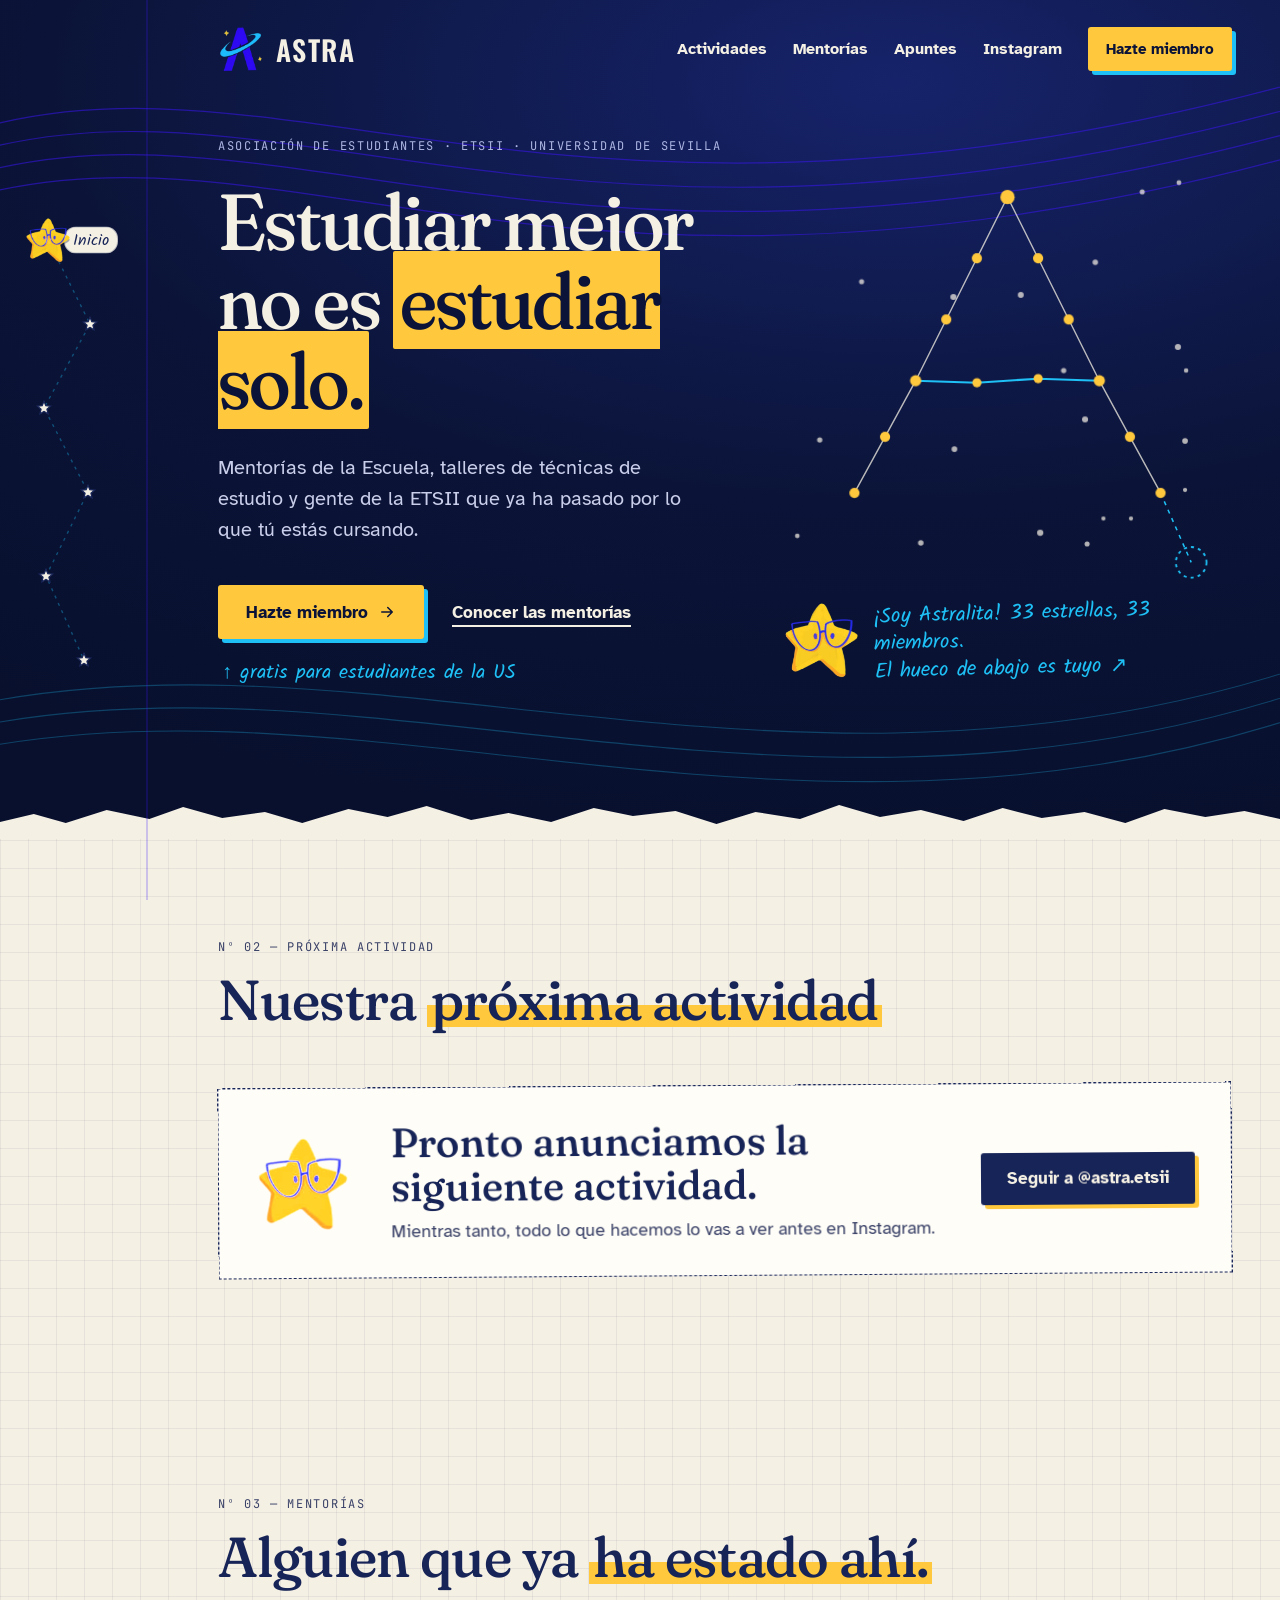
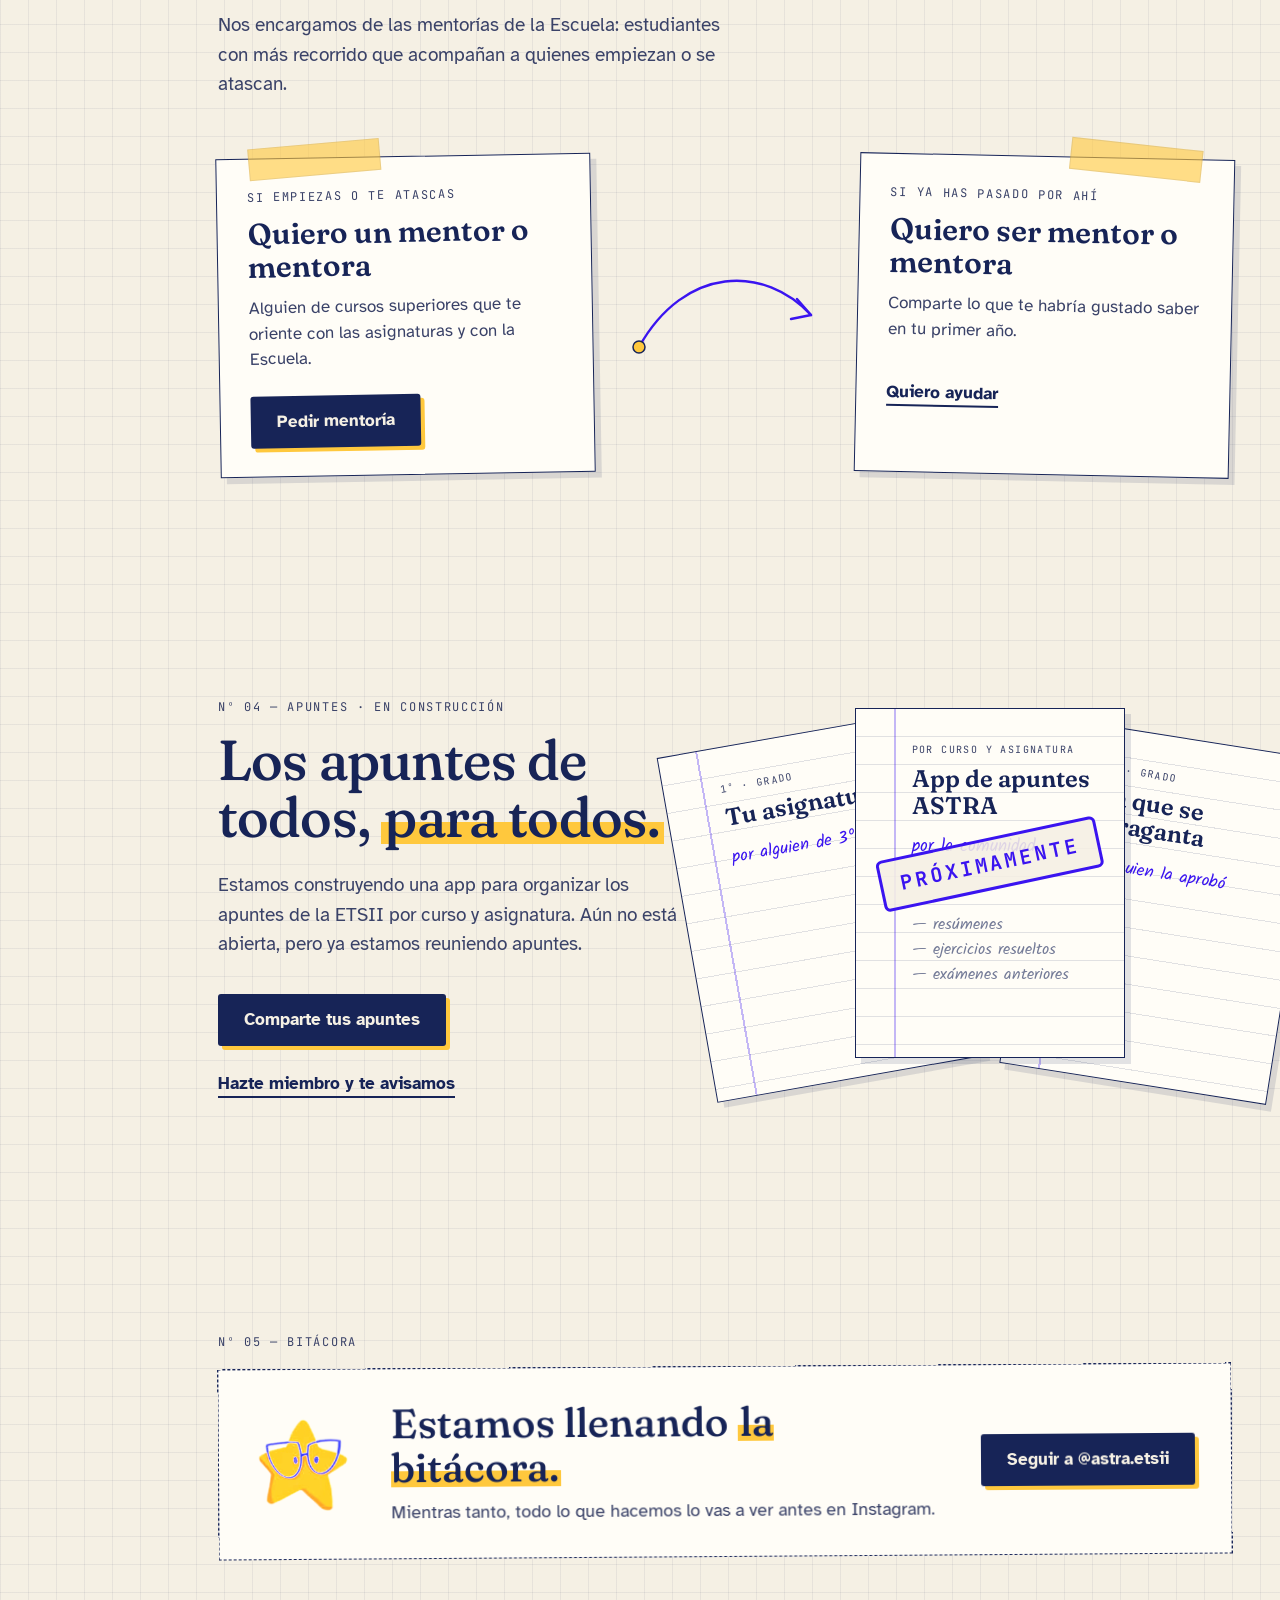
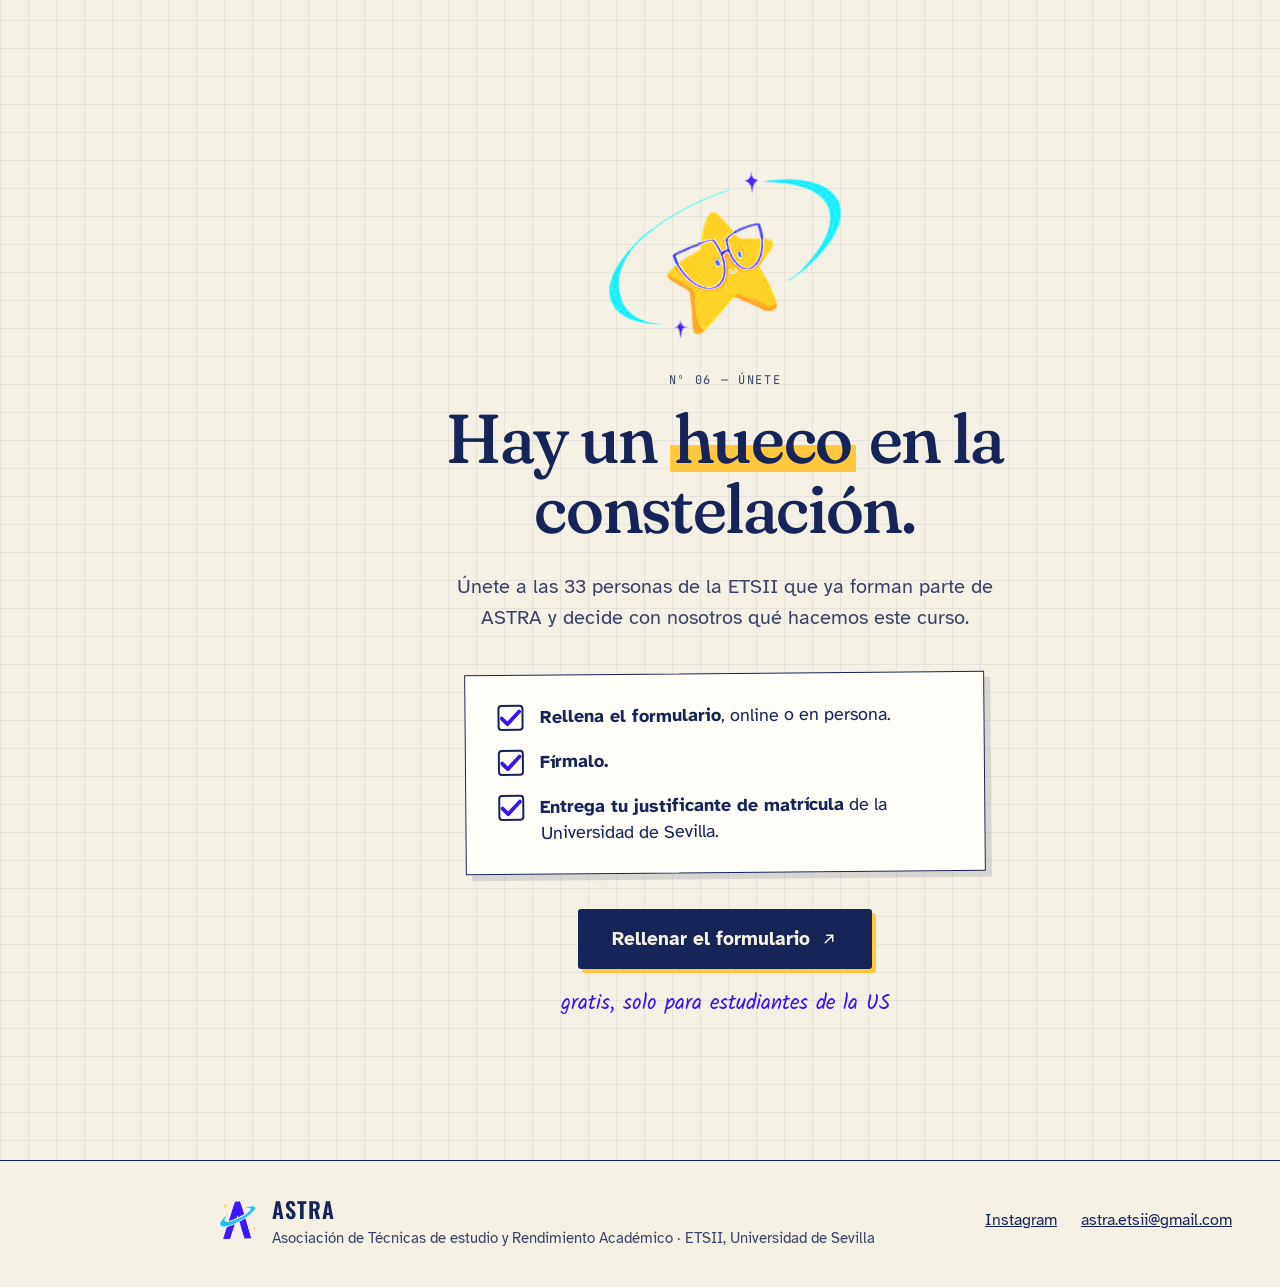
==== index.html @ 09307b36 "Web de ASTRA: portada Cuaderno de observación Co-Authored-By: Claude Sonnet 5.5 <noreply@anthropic.c" ====
<!doctype html>
<html lang="es">
<head>
<meta charset="utf-8">
<meta name="viewport" content="width=device-width, initial-scale=1">
<title>ASTRA — Estudiar mejor no es estudiar solo</title>
<meta name="description" content="ASTRA, Asociación de Técnicas de estudio y Rendimiento Académico de la ETSII (Universidad de Sevilla): mentorías, talleres y apuntes hechos por estudiantes.">
<meta name="theme-color" content="#0B1438">

<meta property="og:type" content="website">
<meta property="og:locale" content="es_ES">
<meta property="og:site_name" content="ASTRA">
<meta property="og:title" content="ASTRA — Estudiar mejor no es estudiar solo">
<meta property="og:description" content="Mentorías de la Escuela, talleres de técnicas de estudio y gente de la ETSII que ya ha pasado por lo que tú estás cursando.">
<meta property="og:url" content="https://nadinerosita.github.io/ASTRAweb/">
<meta property="og:image" content="https://nadinerosita.github.io/ASTRAweb/assets/img/mascota-orbita.png">
<meta name="twitter:card" content="summary">
<meta name="twitter:title" content="ASTRA — Estudiar mejor no es estudiar solo">
<meta name="twitter:description" content="Mentorías de la Escuela, talleres de técnicas de estudio y gente de la ETSII que ya ha pasado por lo que tú estás cursando.">
<meta name="twitter:image" content="https://nadinerosita.github.io/ASTRAweb/assets/img/mascota-orbita.png">

<link rel="icon" type="image/png" sizes="64x64" href="favicon.png">
<link rel="apple-touch-icon" sizes="180x180" href="apple-touch-icon.png">

<link rel="preconnect" href="https://fonts.googleapis.com">
<link rel="preconnect" href="https://fonts.gstatic.com" crossorigin>
<link rel="stylesheet" href="https://fonts.googleapis.com/css2?family=Atkinson+Hyperlegible:ital,wght@0,400;0,700;1,400&amp;family=Fraunces:ital,opsz,wght,SOFT,WONK@0,9..144,300..800,0..100,0..1;1,9..144,300..800,0..100,0..1&amp;family=JetBrains+Mono:wght@400;600;700&amp;family=Kalam:wght@400;700&amp;family=Oswald:wght@600&amp;display=swap">
<link rel="stylesheet" href="css/styles.css">
<noscript><style>
.hl, .hld { background-size: 100% 100%; } .hld { color: #0B1438; }
.st { opacity: 1; } .astro, .tick, .mline path { stroke-dashoffset: 0; } .mline .dot { opacity: 1; }
.sheets .s1 { transform: translate(-170px, 18px) rotate(-10deg); } .sheets .s3 { transform: translate(170px, 22px) rotate(9deg); }
.stamp { opacity: 1; transform: translate(-50%, -50%) rotate(-12deg); }
</style></noscript>
<script src="js/main.js" defer></script>
</head>
<body>
<div class="paper">

<div class="topbar" id="topbar" aria-hidden="true"></div>
<div class="margin-line" aria-hidden="true"></div>

<!-- Índice lateral: seis estrellas en zigzag -->
<nav class="rail" aria-label="Progreso de la página">
<svg class="rail-lines" width="124" height="460" viewBox="0 0 124 460" aria-hidden="true">
<polyline points="30,20 72,104 26,188 70,272 28,356 66,440" fill="none" stroke="#1EC0F5" stroke-opacity="0.35" stroke-width="1.4" stroke-dasharray="3 5"></polyline>
<polyline id="rail-progress" points="30,20 72,104 26,188 70,272 28,356 66,440" fill="none" stroke="#1EC0F5" stroke-width="2.2" pathLength="1" stroke-dasharray="1" stroke-dashoffset="1"></polyline>
</svg>
<a href="#inicio" class="rail-star now" style="left: 30px; top: 20px"><svg viewBox="0 0 20 20" aria-hidden="true"><path class="core" d="M10 1.5l2.3 5.6 6 .5-4.6 3.9 1.4 5.9L10 14.3 4.9 17.4l1.4-5.9L1.7 7.6l6-.5z"></path></svg><span class="rail-label">Inicio</span></a>
<a href="#proxima" class="rail-star" style="left: 72px; top: 104px"><svg viewBox="0 0 20 20" aria-hidden="true"><path class="core" d="M10 1.5l2.3 5.6 6 .5-4.6 3.9 1.4 5.9L10 14.3 4.9 17.4l1.4-5.9L1.7 7.6l6-.5z"></path></svg><span class="rail-label" id="rail-label-proxima">Asamblea</span></a>
<a href="#mentorias" class="rail-star" style="left: 26px; top: 188px"><svg viewBox="0 0 20 20" aria-hidden="true"><path class="core" d="M10 1.5l2.3 5.6 6 .5-4.6 3.9 1.4 5.9L10 14.3 4.9 17.4l1.4-5.9L1.7 7.6l6-.5z"></path></svg><span class="rail-label">Mentorías</span></a>
<a href="#apuntes" class="rail-star" style="left: 70px; top: 272px"><svg viewBox="0 0 20 20" aria-hidden="true"><path class="core" d="M10 1.5l2.3 5.6 6 .5-4.6 3.9 1.4 5.9L10 14.3 4.9 17.4l1.4-5.9L1.7 7.6l6-.5z"></path></svg><span class="rail-label">Apuntes</span></a>
<a href="#bitacora" class="rail-star" style="left: 28px; top: 356px"><svg viewBox="0 0 20 20" aria-hidden="true"><path class="core" d="M10 1.5l2.3 5.6 6 .5-4.6 3.9 1.4 5.9L10 14.3 4.9 17.4l1.4-5.9L1.7 7.6l6-.5z"></path></svg><span class="rail-label">Bitácora</span></a>
<a href="#unete" class="rail-star" style="left: 66px; top: 440px"><svg viewBox="0 0 20 20" aria-hidden="true"><path class="core" d="M10 1.5l2.3 5.6 6 .5-4.6 3.9 1.4 5.9L10 14.3 4.9 17.4l1.4-5.9L1.7 7.6l6-.5z"></path></svg><span class="rail-label">Únete</span></a>
<div class="rail-guide" id="rail-guide" style="left: 30px; top: 20px"><img src="assets/img/mascota.png" alt="" width="283" height="287"></div>
</nav>

<main>
<div class="night">
<svg class="waves" viewBox="0 0 1440 760" preserveAspectRatio="none" aria-hidden="true">
<g fill="none" stroke="#3A14F0" stroke-width="1.1" stroke-opacity=".55">
<path d="M-40 120 C 320 30, 640 260, 1480 70"></path>
<path d="M-40 140 C 320 52, 640 282, 1480 92" style="animation-delay: -2s"></path>
<path d="M-40 160 C 320 74, 640 304, 1480 114" style="animation-delay: -4s"></path>
<path d="M-40 180 C 320 96, 640 326, 1480 136" style="animation-delay: -6s"></path>
</g>
<g fill="none" stroke="#1EC0F5" stroke-width="1" stroke-opacity=".28">
<path d="M-40 640 C 420 560, 900 760, 1480 600"></path>
<path d="M-40 660 C 420 582, 900 782, 1480 622" style="animation-delay: -3s"></path>
<path d="M-40 680 C 420 604, 900 804, 1480 644" style="animation-delay: -5s"></path>
</g>
</svg>

<header class="wrap site-header">
<a href="#inicio" class="logo-link"><img src="assets/img/logo-a.png" alt="" width="46" height="46"><span class="brand">ASTRA</span></a>
<nav class="main-nav" aria-label="Principal">
<a href="#proxima">Actividades</a>
<a href="#mentorias">Mentorías</a>
<a href="#apuntes">Apuntes</a>
<a href="https://www.instagram.com/astra.etsii" data-instagram>Instagram</a>
<a href="#unete" class="btn-sun btn-sm">Hazte miembro</a>
</nav>
</header>

<section id="inicio" class="wrap hero" aria-labelledby="titular-inicio">
<div class="hero-grid">
<div class="hero-text">
<p class="mono">Asociación de estudiantes · ETSII · Universidad de Sevilla</p>
<h1 class="serif" id="titular-inicio">Estudiar mejor no es <span class="hld" id="hero-hl">estudiar solo.</span></h1>
<p class="hero-lede">Mentorías de la Escuela, talleres de técnicas de estudio y gente de la ETSII que ya ha pasado por lo que tú estás cursando.</p>
<div class="actions">
<a href="#unete" class="btn-sun" id="cta-hero">Hazte miembro
<svg width="18" height="18" viewBox="0 0 24 24" fill="none" stroke="currentColor" stroke-width="2" stroke-linecap="round" stroke-linejoin="round" aria-hidden="true"><path d="M5 12h14M13 6l6 6-6 6"></path></svg></a>
<a href="#mentorias" class="btn-line">Conocer las mentorías</a>
</div>
<p class="hand note">↑ gratis para estudiantes de la US</p>
</div>

<figure class="hero-figure">
<svg class="constellation" id="constelacion" viewBox="0 0 440 440" role="img" aria-label="Constelación de 33 estrellas, una por cada miembro de ASTRA, con forma de A, y un hueco libre al final">
<path class="astro" pathLength="1" d="M70 340 L100 285 L130 230 L160 170 L190 110 L220 50 L250 110 L280 170 L310 230 L340 285 L370 340" fill="none" stroke="#F5F0E4" stroke-opacity=".75" stroke-width="1.4"></path>
<path class="astro astro-bar" pathLength="1" d="M130 230 L190 232 L250 228 L310 230" fill="none" stroke="#1EC0F5" stroke-width="2"></path>
<path d="M370 340 L400 408" fill="none" stroke="#1EC0F5" stroke-width="1.5" stroke-dasharray="4 5"></path>
<g id="estrellas"></g>
<circle class="slotfill" id="slotfill" cx="400" cy="408" r="9"></circle>
<circle class="slot" id="slot" cx="400" cy="408" r="15" fill="none" stroke="#1EC0F5" stroke-width="1.8" stroke-dasharray="3 4"></circle>
</svg>
<figcaption>
<img class="bob" src="assets/img/mascota.png" alt="Astralita, la mascota de ASTRA" width="283" height="287">
<span class="hand">¡Soy Astralita! <span data-miembros>33</span> estrellas, <span data-miembros>33</span> miembros.<br>El hueco de abajo es tuyo ↗</span>
</figcaption>
</figure>
</div>
</section>

<svg class="torn" viewBox="0 0 1440 48" preserveAspectRatio="none" aria-hidden="true">
<path d="M0 48 L0 30 L38 22 L74 31 L120 18 L168 27 L206 15 L250 26 L298 20 L340 31 L392 17 L436 25 L480 14 L530 28 L572 21 L620 30 L668 16 L712 24 L760 19 L806 32 L850 20 L900 27 L944 13 L990 25 L1036 18 L1084 29 L1128 16 L1172 26 L1220 20 L1266 31 L1310 17 L1356 25 L1400 19 L1440 27 L1440 48 Z" fill="#F5F0E4"></path>
</svg>
</div>

<!-- Próxima actividad -->
<section id="proxima" class="wrap section" aria-labelledby="titular-proxima">
<p class="mono eyebrow">Nº 02 — Próxima actividad</p>
<h2 class="serif h2" id="titular-proxima" style="margin-bottom: 56px" data-titulo-defecto="Asamblea General de Inicio de Curso">Empezamos el curso <span class="hl">en asamblea</span></h2>

<div class="ticket" id="ticket">
<span class="tape"></span>
<span class="tape"></span>
<div class="ticket-grid">
<div class="ticket-date">
<p class="serif ticket-day" id="act-dia">20</p>
<p class="mono" id="act-fecha">Nov · 12:30</p>
</div>
<div class="ticket-body">
<h3 class="serif" id="act-titulo">Asamblea General de Inicio de Curso</h3>
<p class="ticket-desc" id="act-desc">Presentamos el plan de ASTRA para este curso y decidimos juntos qué hacemos. Trae tus ideas.</p>
<p class="mono ticket-place"><span id="act-lugar">Lugar · Aula A2.11, ETSII</span><span id="act-abierta">&#160;·&#160; Abierta a todo el mundo, seas o no de ASTRA</span></p>
<div class="actions">
<a href="https://calendar.google.com/calendar/render?action=TEMPLATE&amp;text=Asamblea%20General%20de%20Inicio%20de%20Curso%20%C2%B7%20ASTRA&amp;dates=20261120T113000Z/20261120T123000Z&amp;location=Aula%20A2.11%2C%20ETSII%2C%20Universidad%20de%20Sevilla" class="btn-ink" id="act-cal">
<svg width="18" height="18" viewBox="0 0 24 24" fill="none" stroke="currentColor" stroke-width="2" stroke-linecap="round" stroke-linejoin="round" aria-hidden="true"><rect x="3" y="5" width="18" height="16" rx="2"></rect><path d="M3 10h18M8 3v4M16 3v4M12 13v5M9.5 15.5h5"></path></svg>
Añadir a mi calendario</a>
<a href="#unete" class="btn-line">Y si te gusta, hazte miembro</a>
</div>
</div>
</div>
<p class="hand countdown" id="act-cuenta">faltan 10 días ✎</p>
</div>

<div class="empty-card" id="proxima-vacia" hidden>
<img class="bob" src="assets/img/mascota.png" alt="" width="283" height="287" loading="lazy">
<div class="empty-card-body">
<h3 class="serif">Pronto anunciamos la siguiente actividad.</h3>
<p>Mientras tanto, todo lo que hacemos lo vas a ver antes en Instagram.</p>
</div>
<a href="https://www.instagram.com/astra.etsii" class="btn-ink" data-instagram>Seguir a @astra.etsii</a>
</div>
</section>

<!-- Mentorías -->
<section id="mentorias" class="wrap section mentor" aria-labelledby="titular-mentorias">
<p class="mono eyebrow">Nº 03 — Mentorías</p>
<h2 class="serif h2" id="titular-mentorias">Alguien que ya <span class="hl">ha estado ahí.</span></h2>
<p class="lede">Nos encargamos de las mentorías de la Escuela: estudiantes con más recorrido que acompañan a quienes empiezan o se atascan.</p>
<div class="mentor-row">
<div class="icard">
<span class="tape"></span>
<p class="mono">Si empiezas o te atascas</p>
<h3 class="serif">Quiero un mentor o mentora</h3>
<p>Alguien de cursos superiores que te oriente con las asignaturas y con la Escuela.</p>
<a href="mailto:astra.etsii@gmail.com?subject=Quiero%20un%20mentor%20o%20mentora" class="btn-ink" id="mentor-pedir">Pedir mentoría</a>
</div>
<svg class="mline" viewBox="0 0 200 120" aria-hidden="true">
<path d="M14 92 C 60 10, 140 10, 186 60" fill="none" stroke="#3A14F0" stroke-width="2.4" stroke-dasharray="1" pathLength="1" stroke-linecap="round"></path>
<path d="M172 44 L186 60 L166 64" fill="none" stroke="#3A14F0" stroke-width="2.4" stroke-linecap="round" stroke-linejoin="round" pathLength="1" stroke-dasharray="1"></path>
<circle class="dot" cx="14" cy="92" r="6" fill="#FFC83D" stroke="#172457" stroke-width="1.5"></circle>
</svg>
<div class="icard">
<span class="tape"></span>
<p class="mono">Si ya has pasado por ahí</p>
<h3 class="serif">Quiero ser mentor o mentora</h3>
<p>Comparte lo que te habría gustado saber en tu primer año.</p>
<a href="mailto:astra.etsii@gmail.com?subject=Quiero%20ser%20mentor%20o%20mentora" class="btn-line" id="mentor-ofrecer">Quiero ayudar</a>
</div>
</div>
</section>

<!-- Apuntes -->
<section id="apuntes" class="wrap section" aria-labelledby="titular-apuntes">
<div class="split">
<div class="split-text">
<p class="mono eyebrow" id="apuntes-etiqueta">Nº 04 — Apuntes · en construcción</p>
<h2 class="serif h2" id="titular-apuntes">Los apuntes de todos, <span class="hl">para todos.</span></h2>
<p class="lede" id="apuntes-lede">Estamos construyendo una app para organizar los apuntes de la ETSII por curso y asignatura. Aún no está abierta, pero ya estamos reuniendo apuntes.</p>
<div class="actions">
<a href="mailto:astra.etsii@gmail.com?subject=Quiero%20compartir%20mis%20apuntes" class="btn-ink" id="apuntes-primario">Comparte tus apuntes</a>
<a href="#unete" class="btn-line" id="apuntes-secundario">Hazte miembro y te avisamos</a>
</div>
</div>
<div class="split-art">
<div class="sheets" aria-hidden="true">
<div class="sheet s1"><p class="mono">1º · Grado</p><p class="serif">Tu asignatura</p><p class="hand">por alguien de 3º</p></div>
<div class="sheet s3"><p class="mono">2º · Grado</p><p class="serif">La que se atraganta</p><p class="hand">por quien la aprobó</p></div>
<div class="sheet s2"><p class="mono">Por curso y asignatura</p><p class="serif">App de apuntes ASTRA</p><p class="hand">por la comunidad</p><p class="hand list">— resúmenes<br>— ejercicios resueltos<br>— exámenes anteriores</p></div>
<span class="stamp" id="apuntes-sello">Próximamente</span>
</div>
</div>
</div>
</section>

<!-- Bitácora -->
<section id="bitacora" class="wrap section" aria-labelledby="titular-bitacora">
<p class="mono eyebrow">Nº 05 — Bitácora</p>
<div class="empty-card" id="bitacora-vacia">
<img class="bob" src="assets/img/mascota.png" alt="" width="283" height="287" loading="lazy">
<div class="empty-card-body">
<h2 class="serif" id="titular-bitacora">Estamos llenando <span class="hl">la bitácora.</span></h2>
<p>Mientras tanto, todo lo que hacemos lo vas a ver antes en Instagram.</p>
</div>
<a href="https://www.instagram.com/astra.etsii" class="btn-ink" data-instagram>Seguir a @astra.etsii</a>
</div>
<div id="bitacora-fotos" hidden>
<h2 class="serif h2 log-title" id="titular-bitacora-fotos">Lo que ya <span class="hl">hemos hecho</span></h2>
<div class="polaroids" id="bitacora-grid"></div>
<p class="log-more">Más en <a href="https://www.instagram.com/astra.etsii" class="link-min" data-instagram>@astra.etsii</a></p>
</div>
</section>

<!-- Únete -->
<section id="unete" class="wrap join" aria-labelledby="titular-unete">
<div class="join-inner">
<img class="bob join-mascot" src="assets/img/mascota-orbita.png" alt="Astralita, la mascota de ASTRA" width="475" height="346" loading="lazy">
<p class="mono">Nº 06 — Únete</p>
<h2 class="serif" id="titular-unete">Hay un <span class="hl">hueco</span> en la constelación.</h2>
<p class="join-lede">Únete a las <span data-miembros>33</span> personas de la ETSII que ya forman parte de ASTRA y decide con nosotros qué hacemos este curso.</p>
<ol id="pasos" class="steps">
<li><span class="box"><svg viewBox="0 0 24 24" aria-hidden="true"><path class="tick" pathLength="1" d="M5 12.5l4.5 4.5L19 7"></path></svg></span><span><b>Rellena el formulario</b>, online o en persona.</span></li>
<li><span class="box"><svg viewBox="0 0 24 24" aria-hidden="true"><path class="tick" pathLength="1" d="M5 12.5l4.5 4.5L19 7"></path></svg></span><span><b>Fírmalo.</b></span></li>
<li><span class="box"><svg viewBox="0 0 24 24" aria-hidden="true"><path class="tick" pathLength="1" d="M5 12.5l4.5 4.5L19 7"></path></svg></span><span><b>Entrega tu justificante de matrícula</b> de la Universidad de Sevilla.</span></li>
</ol>
<a href="https://forms.cloud.microsoft/Pages/ResponsePage.aspx?id=TmhK77WBHEmpjsezG-bEaWFeOwYvt0BBrL5kpqT_PyRUNDlWQlNWME44R1oxSkNFN0RUWEcxUkpFUy4u" class="btn-ink btn-lg" id="form-link" target="_blank" rel="noopener">Rellenar el formulario
<svg width="18" height="18" viewBox="0 0 24 24" fill="none" stroke="currentColor" stroke-width="2" stroke-linecap="round" stroke-linejoin="round" aria-hidden="true"><path d="M7 17L17 7M9 7h8v8"></path></svg></a>
<p class="hand note">gratis, solo para estudiantes de la US</p>
</div>
</section>
</main>

<footer class="site-footer">
<div class="wrap footer-inner">
<div class="footer-brand">
<img src="assets/img/logo-a.png" alt="" width="40" height="40" loading="lazy">
<div>
<p class="brand">ASTRA</p>
<p>Asociación de Técnicas de estudio y Rendimiento Académico · ETSII, Universidad de Sevilla</p>
</div>
</div>
<div class="footer-links">
<a href="https://www.instagram.com/astra.etsii" class="link-min" data-instagram>Instagram</a>
<a href="mailto:astra.etsii@gmail.com" class="link-min" data-email>astra.etsii@gmail.com</a>
</div>
</div>
</footer>

</div>
</body>
</html>
---- css/styles.css ----
/* ASTRA — portada "Cuaderno de observación"
   Fuente de verdad: referencia/portada-prototipo.dc.html */

:root { --marker: #FFC83D; }

html { scroll-behavior: smooth; scroll-padding-top: 24px; }
body { margin: 0; }
[hidden] { display: none !important; }
a { color: #172457; }
a:hover { color: #3A14F0; }
:focus-visible { outline: 3px solid #3A14F0; outline-offset: 3px; }
.night :focus-visible { outline-color: #FFC83D; }

/* ---------- Base ---------- */
.paper { background-color: #F5F0E4; background-image: linear-gradient(rgba(23,36,87,.065) 1px, transparent 1px), linear-gradient(90deg, rgba(23,36,87,.065) 1px, transparent 1px); background-size: 28px 28px; font-family: 'Atkinson Hyperlegible', system-ui, sans-serif; color: #172457; position: relative; overflow-x: hidden; min-height: 100vh; }
.night { position: relative; background: radial-gradient(120% 90% at 70% 10%, #16236A 0%, #0B1438 55%, #08102E 100%); color: #F5F0E4; overflow: hidden; }
.night a { color: #F5F0E4; }
.night a:hover { color: #FFC83D; }
.wrap { max-width: 1180px; margin: 0 auto 0 170px; padding: 0 48px; box-sizing: border-box; position: relative; }
.serif { font-family: 'Fraunces', Georgia, serif; font-variation-settings: "SOFT" 60, "WONK" 1; }
.brand { font-family: 'Oswald', 'Arial Narrow', sans-serif; font-weight: 600; letter-spacing: .05em; }
.mono { font-family: 'JetBrains Mono', ui-monospace, monospace; font-size: 12px; letter-spacing: .14em; text-transform: uppercase; color: #3A4268; }
.night .mono { color: #AEB6E3; }
.hand { font-family: 'Kalam', cursive; color: #3A14F0; }
.night .hand { color: #1EC0F5; }
.h2 { margin: 0; font-size: clamp(38px, 4.4vw, 62px); line-height: 1.02; font-weight: 500; letter-spacing: -.015em; }
.lede { margin: 26px 0 0; font-size: 19px; line-height: 1.55; color: #3A4268; max-width: 44ch; }
.eyebrow { margin: 0 0 16px; }
.section { padding-top: 100px; padding-bottom: 120px; z-index: 2; }

/* Marcador amarillo */
.hl { background-image: linear-gradient(transparent 58%, var(--marker) 58%, var(--marker) 90%, transparent 90%); background-repeat: no-repeat; background-size: 0% 100%; transition: background-size 1.1s cubic-bezier(.6,.05,.2,1) .15s; padding: 0 .06em; }
.hl.on { background-size: 100% 100%; }
.hld { background-image: linear-gradient(var(--marker), var(--marker)); background-repeat: no-repeat; background-position: 0 88%; background-size: 0% 16%; transition: background-size 1.1s cubic-bezier(.6,.05,.2,1) .2s, color .5s ease .6s; padding: 0 .08em; border-radius: 2px; }
.hld.on { background-size: 100% 100%; color: #0B1438; }

/* Botones */
.btn-ink { display: inline-flex; align-items: center; gap: 10px; min-height: 52px; padding: 0 26px; background: #172457; color: #F5F0E4; border-radius: 3px; text-decoration: none; font-weight: 700; font-size: 17px; box-shadow: 4px 4px 0 var(--marker); transition: transform .2s ease, box-shadow .2s ease; box-sizing: border-box; }
.btn-ink:hover, .btn-ink:focus-visible { color: #F5F0E4; transform: translate(-2px, -2px); box-shadow: 7px 7px 0 var(--marker); }
.btn-sun { display: inline-flex; align-items: center; gap: 10px; min-height: 54px; padding: 0 28px; background: var(--marker); border-radius: 3px; text-decoration: none; font-weight: 700; font-size: 17px; box-shadow: 4px 4px 0 #1EC0F5; transition: transform .2s ease, box-shadow .2s ease; box-sizing: border-box; }
.night .btn-sun, .night .btn-sun:hover { color: #0B1438; }
.btn-sun:hover, .btn-sun:focus-visible { transform: translate(-2px, -2px); box-shadow: 7px 7px 0 #1EC0F5; }
.btn-line { display: inline-flex; align-items: center; min-height: 52px; font-weight: 700; font-size: 17px; text-decoration: underline; text-decoration-thickness: 2px; text-underline-offset: 7px; }
.btn-sm { min-height: 44px; padding: 0 18px; font-size: 15px; }
.btn-lg { min-height: 60px; padding: 0 34px; font-size: 19px; margin-top: 36px; }
.link-min { min-height: 44px; display: inline-flex; align-items: center; }
.actions { display: flex; flex-wrap: wrap; align-items: center; gap: 12px 28px; }

/* ---------- Índice lateral y progreso ---------- */
.margin-line { position: fixed; top: 0; bottom: 0; left: 146px; width: 2px; background: rgba(58,20,240,.22); z-index: 1; pointer-events: none; }
.rail { position: fixed; left: 18px; top: 50%; transform: translateY(-50%); width: 124px; height: 460px; z-index: 5; }
.rail-lines { position: absolute; left: 0; top: 0; }
.rail-star { position: absolute; width: 44px; height: 44px; margin: -22px 0 0 -22px; display: flex; align-items: center; justify-content: center; text-decoration: none; }
.rail-star svg { width: 16px; height: 16px; }
.rail-star .core { fill: #F5F0E4; stroke: #172457; stroke-width: 1.6; transition: fill .35s ease; }
.rail-star.done .core { fill: #172457; stroke: #F5F0E4; }
.rail-label { position: absolute; left: 38px; top: 50%; transform: translateY(-50%); white-space: nowrap; font-family: 'Kalam', cursive; font-size: 16px; color: #172457; background: #F5F0E4; border: 1px solid rgba(23,36,87,.25); padding: 0 8px; border-radius: 12px; opacity: 0; transition: opacity .25s ease; }
.rail-star.now .rail-label, .rail-star:hover .rail-label, .rail-star:focus-visible .rail-label { opacity: 1; }
.rail-guide { position: absolute; width: 46px; height: 46px; margin: -23px 0 0 -23px; pointer-events: none; transition: left .8s cubic-bezier(.5,0,.2,1), top .8s cubic-bezier(.5,0,.2,1); filter: drop-shadow(0 2px 0 rgba(11,20,56,.35)); }
.rail-guide img { width: 100%; height: 100%; object-fit: contain; animation: bob 3s ease-in-out infinite; }
.topbar { position: fixed; top: 0; left: 0; width: 100%; height: 3px; background: #1EC0F5; z-index: 6; display: none; transform: scaleX(0); transform-origin: 0 50%; }

/* ---------- Noche: cabecera + hero ---------- */
.waves { position: absolute; inset: 0; width: 100%; height: 100%; pointer-events: none; }
.waves path { animation: drift 14s ease-in-out infinite alternate; }
.site-header { display: flex; flex-wrap: wrap; align-items: center; justify-content: space-between; gap: 16px; padding-top: 26px; padding-bottom: 26px; z-index: 3; }
.logo-link { display: flex; align-items: center; gap: 12px; text-decoration: none; }
.logo-link img { width: 46px; height: 46px; object-fit: contain; }
.logo-link .brand { font-size: 28px; }
.main-nav { display: flex; flex-wrap: wrap; align-items: center; gap: 4px 26px; }
.main-nav a:not(.btn-sun) { font-weight: 700; text-decoration: none; min-height: 44px; display: inline-flex; align-items: center; }
.hero { padding-top: 40px; padding-bottom: 150px; z-index: 2; }
.hero-grid { display: flex; flex-wrap: wrap; align-items: center; gap: 56px; }
.hero-text { flex: 1 1 480px; min-width: 0; }
.hero-text .mono { margin: 0 0 28px; }
.hero h1 { margin: 0; font-size: clamp(50px, 6.2vw, 94px); line-height: 1; font-weight: 500; letter-spacing: -.02em; }
.hero-lede { margin: 32px 0 0; font-size: 20px; line-height: 1.55; max-width: 36ch; color: #C9CEEA; }
.hero .actions { margin-top: 40px; }
.hero .note { margin: 18px 0 0 4px; font-size: 20px; }
.hero-figure { flex: 1 1 420px; min-width: 0; margin: 0; position: relative; }
.constellation { width: 100%; max-width: 500px; height: auto; display: block; margin: 0 auto; overflow: visible; }
.hero-figure figcaption { display: flex; align-items: center; justify-content: flex-end; gap: 14px; margin-top: 4px; }
.hero-figure figcaption img { width: 78px; height: 78px; object-fit: contain; }
.hero-figure figcaption .hand { font-size: 21px; line-height: 1.3; transform: rotate(-1.5deg); }
.torn { position: absolute; left: 0; bottom: -1px; width: 100%; height: 48px; display: block; }

.st { opacity: 0; transform-box: fill-box; transform-origin: center; animation: pop .6s ease forwards; }
.tw { animation: pop .6s ease forwards, twinkle 3.4s ease-in-out 2.6s infinite; }
.astro { stroke-dasharray: 1; stroke-dashoffset: 1; animation: draw 2.6s cubic-bezier(.5,0,.2,1) .5s forwards; }
.astro-bar { animation-delay: 1.6s; }
.slot { transform-box: fill-box; transform-origin: center; animation: pulse 2.6s ease-in-out infinite; }
.slot.hot { stroke: var(--marker); stroke-width: 2.6; }
.slotfill { fill: transparent; transition: fill .3s ease; }
.slotfill.hot { fill: var(--marker); }
.bob { animation: bob 3.2s ease-in-out infinite; }

/* ---------- Tarjetas, cintas ---------- */
.icard { position: relative; flex: 1 1 300px; min-width: 0; background: #FFFDF7; border: 1.5px solid #172457; box-shadow: 6px 6px 0 rgba(23,36,87,.12); padding: 30px 30px 28px; box-sizing: border-box; }
.icard h3 { margin: 12px 0 0; font-size: 30px; line-height: 1.1; font-weight: 600; }
.icard .mono { margin: 0; }
.icard p:not(.mono) { margin: 12px 0 24px; font-size: 17px; line-height: 1.5; color: #3A4268; }
.tape { position: absolute; top: -15px; width: 130px; height: 30px; background: rgba(255,200,61,.6); border: 1px solid rgba(23,36,87,.08); }

/* ---------- Próxima actividad ---------- */
.ticket { position: relative; background: #FFFDF7; border: 1.5px solid #172457; box-shadow: 10px 10px 0 rgba(23,36,87,.12); padding: 44px 44px 40px; transform: rotate(-.6deg); }
.ticket .tape:nth-of-type(1) { left: 48px; transform: rotate(-4deg); }
.ticket .tape:nth-of-type(2) { right: 48px; transform: rotate(5deg); }
.ticket-grid { display: flex; flex-wrap: wrap; gap: 36px 56px; align-items: flex-start; }
.ticket-date { flex: 0 0 auto; text-align: center; border-right: 1.5px dashed rgba(23,36,87,.3); padding-right: 48px; }
.ticket-day { margin: 0; font-size: 96px; line-height: .9; font-weight: 600; }
.ticket-date .mono { margin: 10px 0 0; color: #172457; font-weight: 600; }
.ticket-body { flex: 1 1 380px; min-width: 0; }
.ticket-body h3 { margin: 0; font-size: 36px; line-height: 1.1; font-weight: 600; }
.ticket-desc { margin: 14px 0 0; font-size: 18px; line-height: 1.55; color: #3A4268; max-width: 52ch; }
.ticket-place { margin: 20px 0 0; }
.ticket .actions { margin-top: 30px; }
.countdown { position: absolute; right: 36px; bottom: -42px; margin: 0; font-size: 21px; transform: rotate(-3deg); }
.empty-card { display: flex; flex-wrap: wrap; align-items: center; gap: 24px 40px; background: #FFFDF7; border: 1.5px dashed #172457; padding: 32px 36px; transform: rotate(-.4deg); }
.empty-card .bob { width: 96px; height: 96px; object-fit: contain; }
.empty-card-body { flex: 1 1 320px; min-width: 0; }
.empty-card h3, .empty-card h2 { margin: 0; font-size: clamp(30px, 3.2vw, 44px); line-height: 1.08; font-weight: 500; }
.empty-card p { margin: 10px 0 0; font-size: 18px; line-height: 1.5; color: #3A4268; }

/* ---------- Mentorías ---------- */
.mentor-row { display: flex; flex-wrap: wrap; align-items: stretch; gap: 32px; margin-top: 56px; }
.mentor-row .icard:first-child { transform: rotate(-1deg); }
.mentor-row .icard:last-child { transform: rotate(1.2deg); }
.mentor-row .icard:first-child .tape { left: 32px; transform: rotate(-4deg); }
.mentor-row .icard:last-child .tape { right: 32px; transform: rotate(5deg); }
.mline { flex: 0 1 200px; align-self: center; min-width: 120px; }
.mline path { stroke-dasharray: 1; stroke-dashoffset: 1; transition: stroke-dashoffset 1.4s cubic-bezier(.5,0,.2,1) .3s; }
.mline .dot { opacity: 0; transition: opacity .4s ease 1.5s; }
.mentor.on .mline path { stroke-dashoffset: 0; }
.mentor.on .mline .dot { opacity: 1; }

/* ---------- Apuntes ---------- */
.split { display: flex; flex-wrap: wrap; align-items: center; gap: 48px 64px; }
.split-text { flex: 1 1 400px; min-width: 0; }
.split-text .lede { max-width: 40ch; }
.split-text .actions { margin-top: 34px; }
.split-art { flex: 1 1 420px; min-width: 0; }
.sheets { position: relative; height: 420px; }
.sheet { position: absolute; left: 50%; top: 20px; width: 270px; height: 350px; margin-left: -135px; background-color: #FFFDF7; background-image: linear-gradient(90deg, transparent 38px, rgba(58,20,240,.3) 38px, rgba(58,20,240,.3) 40px, transparent 40px), repeating-linear-gradient(transparent 0, transparent 27px, rgba(23,36,87,.13) 27px, rgba(23,36,87,.13) 28px); border: 1.5px solid #172457; box-shadow: 6px 6px 0 rgba(23,36,87,.12); padding: 34px 22px 22px 56px; box-sizing: border-box; transition: transform 1s cubic-bezier(.2,.8,.2,1); }
.sheet .mono { margin: 0; font-size: 10px; }
.sheet .serif { margin: 10px 0 0; font-size: 24px; font-weight: 600; line-height: 1.1; }
.sheet .hand { margin: 14px 0 0; font-size: 17px; }
.sheet .hand.list { margin-top: 52px; font-size: 16px; color: #172457; opacity: .6; }
.s1 { transform: rotate(-3deg); }
.s2 { transform: rotate(1deg); }
.s3 { transform: rotate(3.5deg); }
.sheets.on .s1 { transform: translate(-170px, 18px) rotate(-10deg); }
.sheets.on .s2 { transform: translate(0, -6px) rotate(0deg); }
.sheets.on .s3 { transform: translate(170px, 22px) rotate(9deg); }
.stamp { position: absolute; left: 50%; top: 170px; z-index: 4; transform: translate(-50%, -50%) rotate(-12deg) scale(1.8); opacity: 0; font-family: 'JetBrains Mono', monospace; font-weight: 700; font-size: 20px; letter-spacing: .16em; text-transform: uppercase; color: #3A14F0; border: 3px solid #3A14F0; border-radius: 6px; padding: 10px 18px; background: rgba(245,240,228,.88); white-space: nowrap; transition: transform .45s cubic-bezier(.3,1.6,.5,1) 1s, opacity .2s ease 1s; }
.sheets.on .stamp { opacity: 1; transform: translate(-50%, -50%) rotate(-12deg) scale(1); }

/* ---------- Bitácora ---------- */
.log-title { margin-bottom: 60px; }
.polaroids { display: grid; grid-template-columns: repeat(auto-fit, minmax(260px, 1fr)); gap: 48px 40px; }
.polaroid { margin: 0; background: #FFFDF7; padding: 14px 14px 18px; box-shadow: 0 1px 0 rgba(23,36,87,.15), 8px 10px 0 rgba(23,36,87,.08); border: 1px solid rgba(23,36,87,.15); position: relative; }
.polaroid .tape { left: 50%; margin-left: -65px; }
.polaroid img { display: block; width: 100%; height: auto; aspect-ratio: 4 / 3; object-fit: cover; background: #E9E2D0; }
.polaroid figcaption { margin: 14px 0 0; font-size: 19px; color: #172457; }
.log-more { margin: 56px 0 0; font-size: 18px; }
.log-more a { font-weight: 700; text-underline-offset: 5px; }

/* ---------- Únete ---------- */
.join { padding-top: 90px; padding-bottom: 140px; z-index: 2; }
.join-inner { display: flex; flex-direction: column; align-items: center; text-align: center; }
.join-mascot { width: 240px; height: auto; }
.join .mono { margin: 30px 0 16px; }
.join h2 { margin: 0; font-size: clamp(42px, 5.4vw, 80px); line-height: 1; font-weight: 500; letter-spacing: -.02em; max-width: 16ch; }
.join-lede { margin: 28px 0 0; font-size: 20px; line-height: 1.55; color: #3A4268; max-width: 44ch; }
.join .note { margin: 18px 0 0; font-size: 21px; }
.steps { list-style: none; margin: 40px 0 0; padding: 28px 32px; display: flex; flex-direction: column; gap: 18px; text-align: left; background: #FFFDF7; border: 1.5px solid #172457; box-shadow: 6px 6px 0 rgba(23,36,87,.12); transform: rotate(-.5deg); max-width: 520px; box-sizing: border-box; }
.steps li { display: flex; align-items: flex-start; gap: 16px; font-size: 18px; line-height: 1.45; }
.steps .box { flex: 0 0 26px; width: 26px; height: 26px; border: 2px solid #172457; border-radius: 4px; box-sizing: border-box; display: flex; align-items: center; justify-content: center; margin-top: 1px; }
.steps .box svg { width: 30px; height: 30px; overflow: visible; }
.tick { fill: none; stroke: #3A14F0; stroke-width: 3; stroke-linecap: round; stroke-linejoin: round; stroke-dasharray: 1; stroke-dashoffset: 1; transition: stroke-dashoffset .5s ease; }
.steps.on li:nth-child(1) .tick { stroke-dashoffset: 0; transition-delay: .3s; }
.steps.on li:nth-child(2) .tick { stroke-dashoffset: 0; transition-delay: .9s; }
.steps.on li:nth-child(3) .tick { stroke-dashoffset: 0; transition-delay: 1.5s; }

/* ---------- Pie ---------- */
.site-footer { border-top: 1.5px solid #172457; position: relative; z-index: 2; background: #F5F0E4; font-family: 'Atkinson Hyperlegible', system-ui, sans-serif; color: #172457; }
.footer-inner { display: flex; flex-wrap: wrap; justify-content: space-between; align-items: center; gap: 16px 40px; padding-top: 32px; padding-bottom: 40px; }
.footer-brand { display: flex; align-items: center; gap: 14px; }
.footer-brand img { width: 40px; height: 40px; object-fit: contain; }
.footer-brand .brand { margin: 0; font-size: 22px; }
.footer-brand p:not(.brand) { margin: 4px 0 0; font-size: 15px; color: #3A4268; }
.footer-links { display: flex; flex-wrap: wrap; gap: 4px 24px; align-items: center; }

/* ---------- Keyframes ---------- */
@keyframes pop { from { opacity: 0; transform: scale(.3); } to { opacity: 1; transform: scale(1); } }
@keyframes twinkle { 0%, 100% { opacity: 1; } 50% { opacity: .35; } }
@keyframes draw { to { stroke-dashoffset: 0; } }
@keyframes pulse { 0%, 100% { opacity: .5; transform: scale(1); } 50% { opacity: 1; transform: scale(1.12); } }
@keyframes bob { 0%, 100% { transform: translateY(0) rotate(-4deg); } 50% { transform: translateY(-6px) rotate(4deg); } }
@keyframes drift { from { transform: translateY(0); } to { transform: translateY(18px); } }

/* ---------- Responsive ---------- */
@media (max-width: 1100px) {
  .wrap { margin: 0 auto; padding-left: 24px; padding-right: 24px; }
  .rail, .margin-line { display: none; }
  .topbar { display: block; }
}
@media (max-width: 760px) { .mline { display: none; } }
@media (max-width: 700px) {
  .sheets.on .s1 { transform: translate(-70px, 18px) rotate(-8deg); }
  .sheets.on .s3 { transform: translate(70px, 22px) rotate(7deg); }
  .sheet { width: 230px; height: 310px; margin-left: -115px; }
  .stamp { top: 150px; font-size: 17px; }
  .ticket { padding: 36px 22px 28px; }
  .ticket-date { border-right: 0; padding-right: 0; text-align: left; }
  .countdown { right: 12px; }
}

/* ---------- Movimiento reducido: todo visible desde el principio ---------- */
@media (prefers-reduced-motion: reduce) {
  html { scroll-behavior: auto; }
  *, *::before, *::after { animation: none !important; transition: none !important; }
  .st { opacity: 1; }
  .astro { stroke-dashoffset: 0; }
  .hl, .hld { background-size: 100% 100%; }
  .hld { color: #0B1438; }
  .tick, .mline path { stroke-dashoffset: 0; }
  .mline .dot { opacity: 1; }
  .sheets .s1 { transform: translate(-170px, 18px) rotate(-10deg); }
  .sheets .s2 { transform: translate(0, -6px) rotate(0deg); }
  .sheets .s3 { transform: translate(170px, 22px) rotate(9deg); }
  .stamp { opacity: 1; transform: translate(-50%, -50%) rotate(-12deg); }
}
@media (prefers-reduced-motion: reduce) and (max-width: 700px) {
  .sheets .s1 { transform: translate(-70px, 18px) rotate(-8deg); }
  .sheets .s3 { transform: translate(70px, 22px) rotate(7deg); }
}
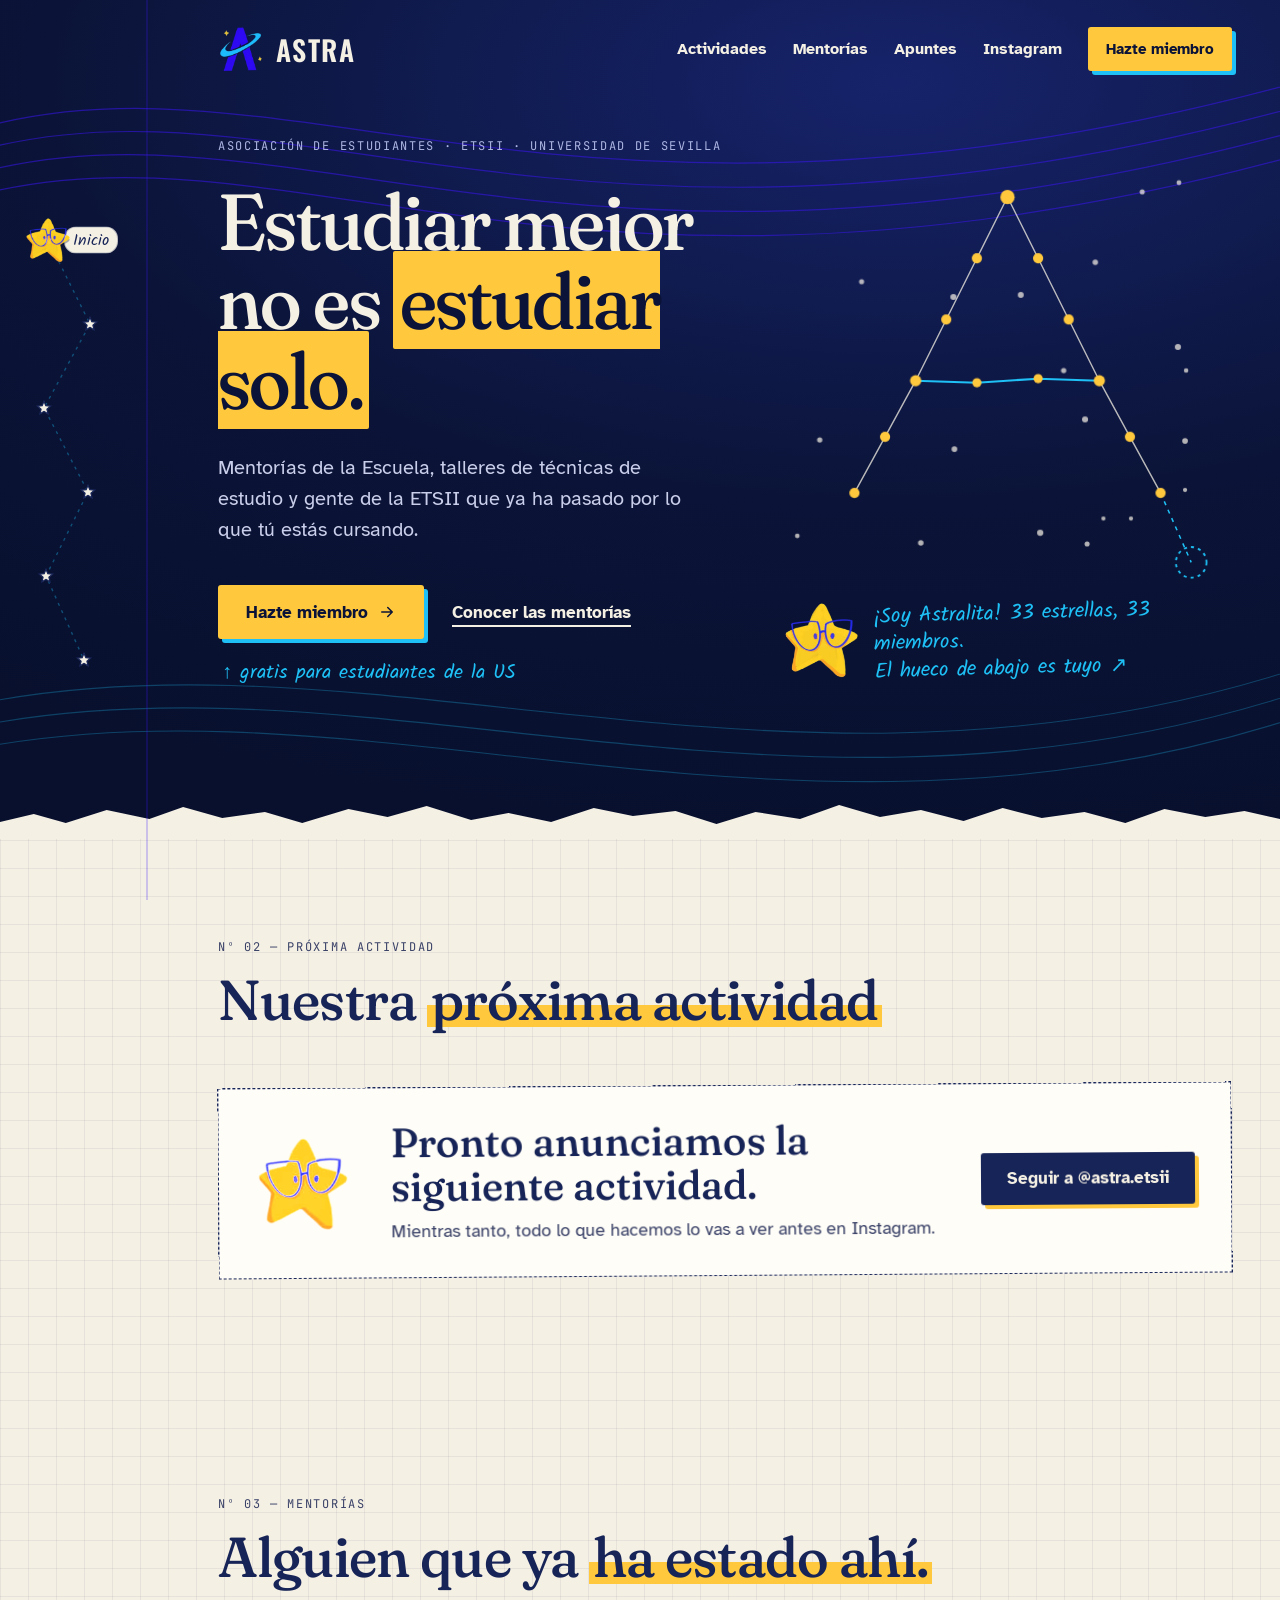
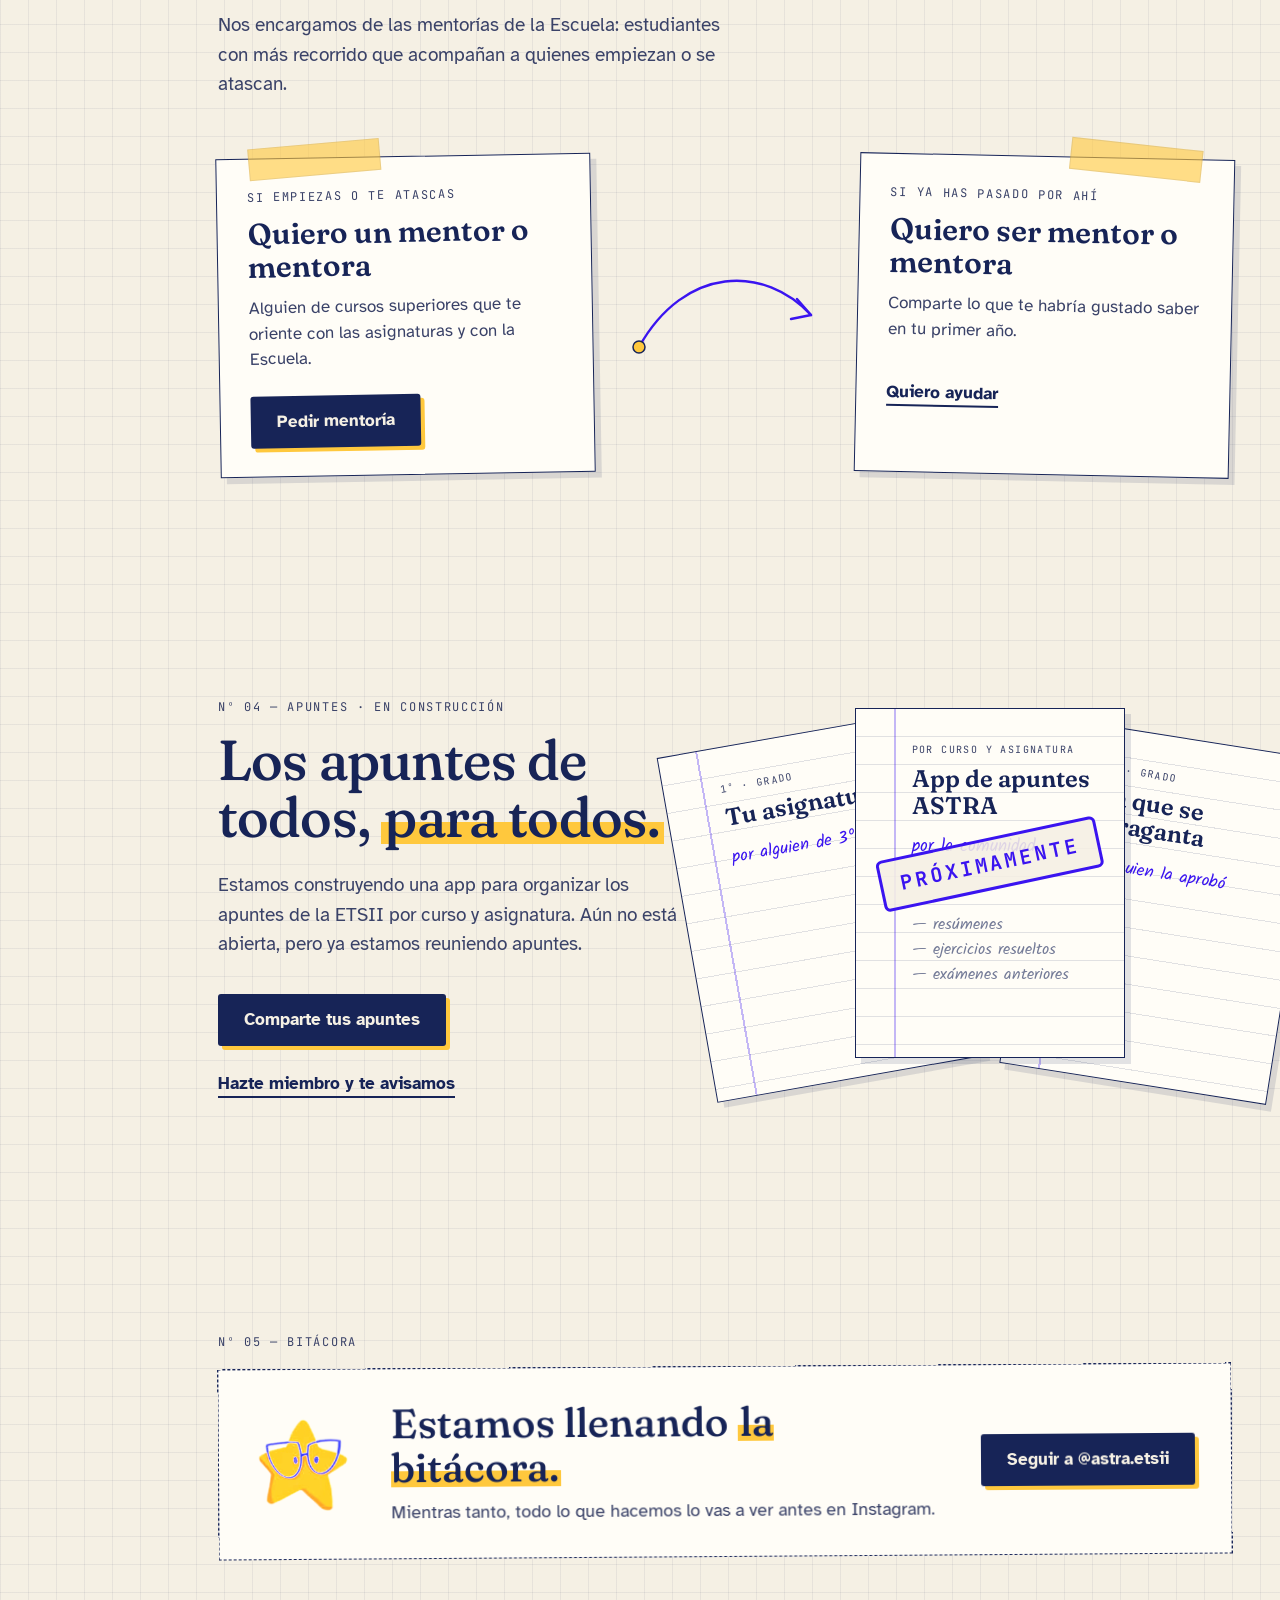
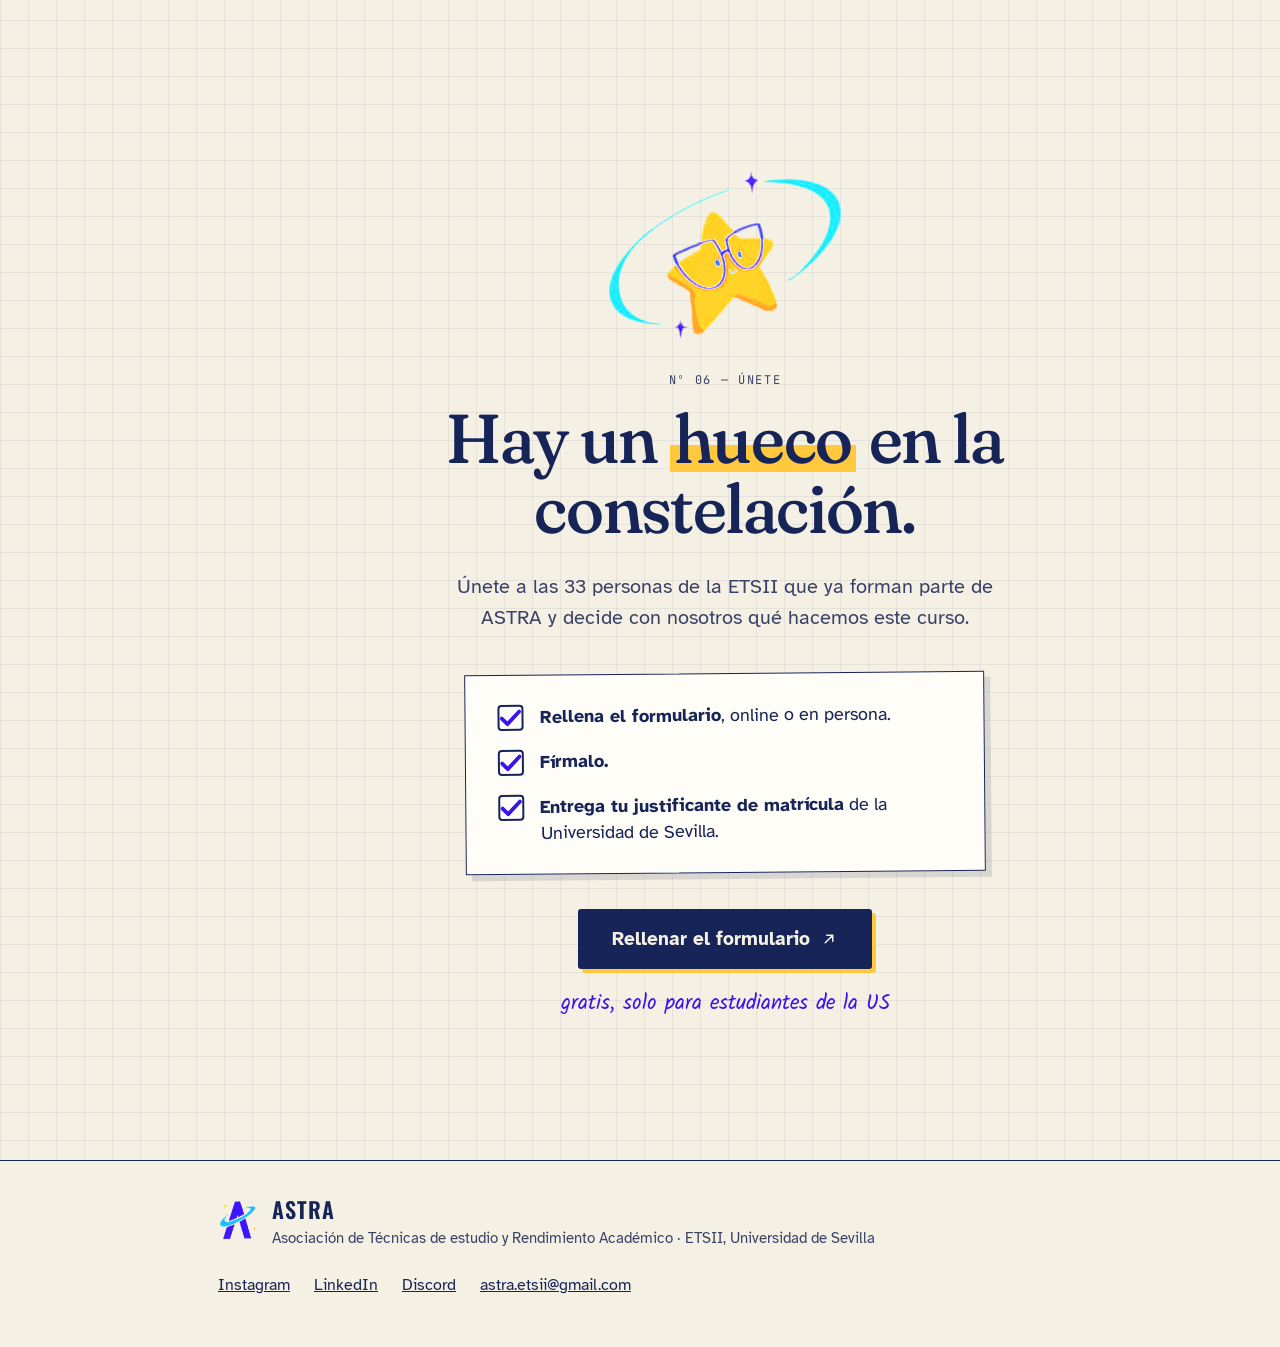
==== commit f11c8b6f: "Añadir enlaces a redes sociales" ====
--- a/index.html
+++ b/index.html
@@ -255,6 +255,8 @@
 </div>
 <div class="footer-links">
 <a href="https://www.instagram.com/astra.etsii" class="link-min" data-instagram>Instagram</a>
+<a href="https://es.linkedin.com/company/astra-etsii" class="link-min" data-linkedin target="_blank" rel="noopener">LinkedIn</a>
+<a href="https://discord.gg/a9k8bKVkrk" class="link-min" data-discord target="_blank" rel="noopener">Discord</a>
 <a href="mailto:astra.etsii@gmail.com" class="link-min" data-email>astra.etsii@gmail.com</a>
 </div>
 </div>
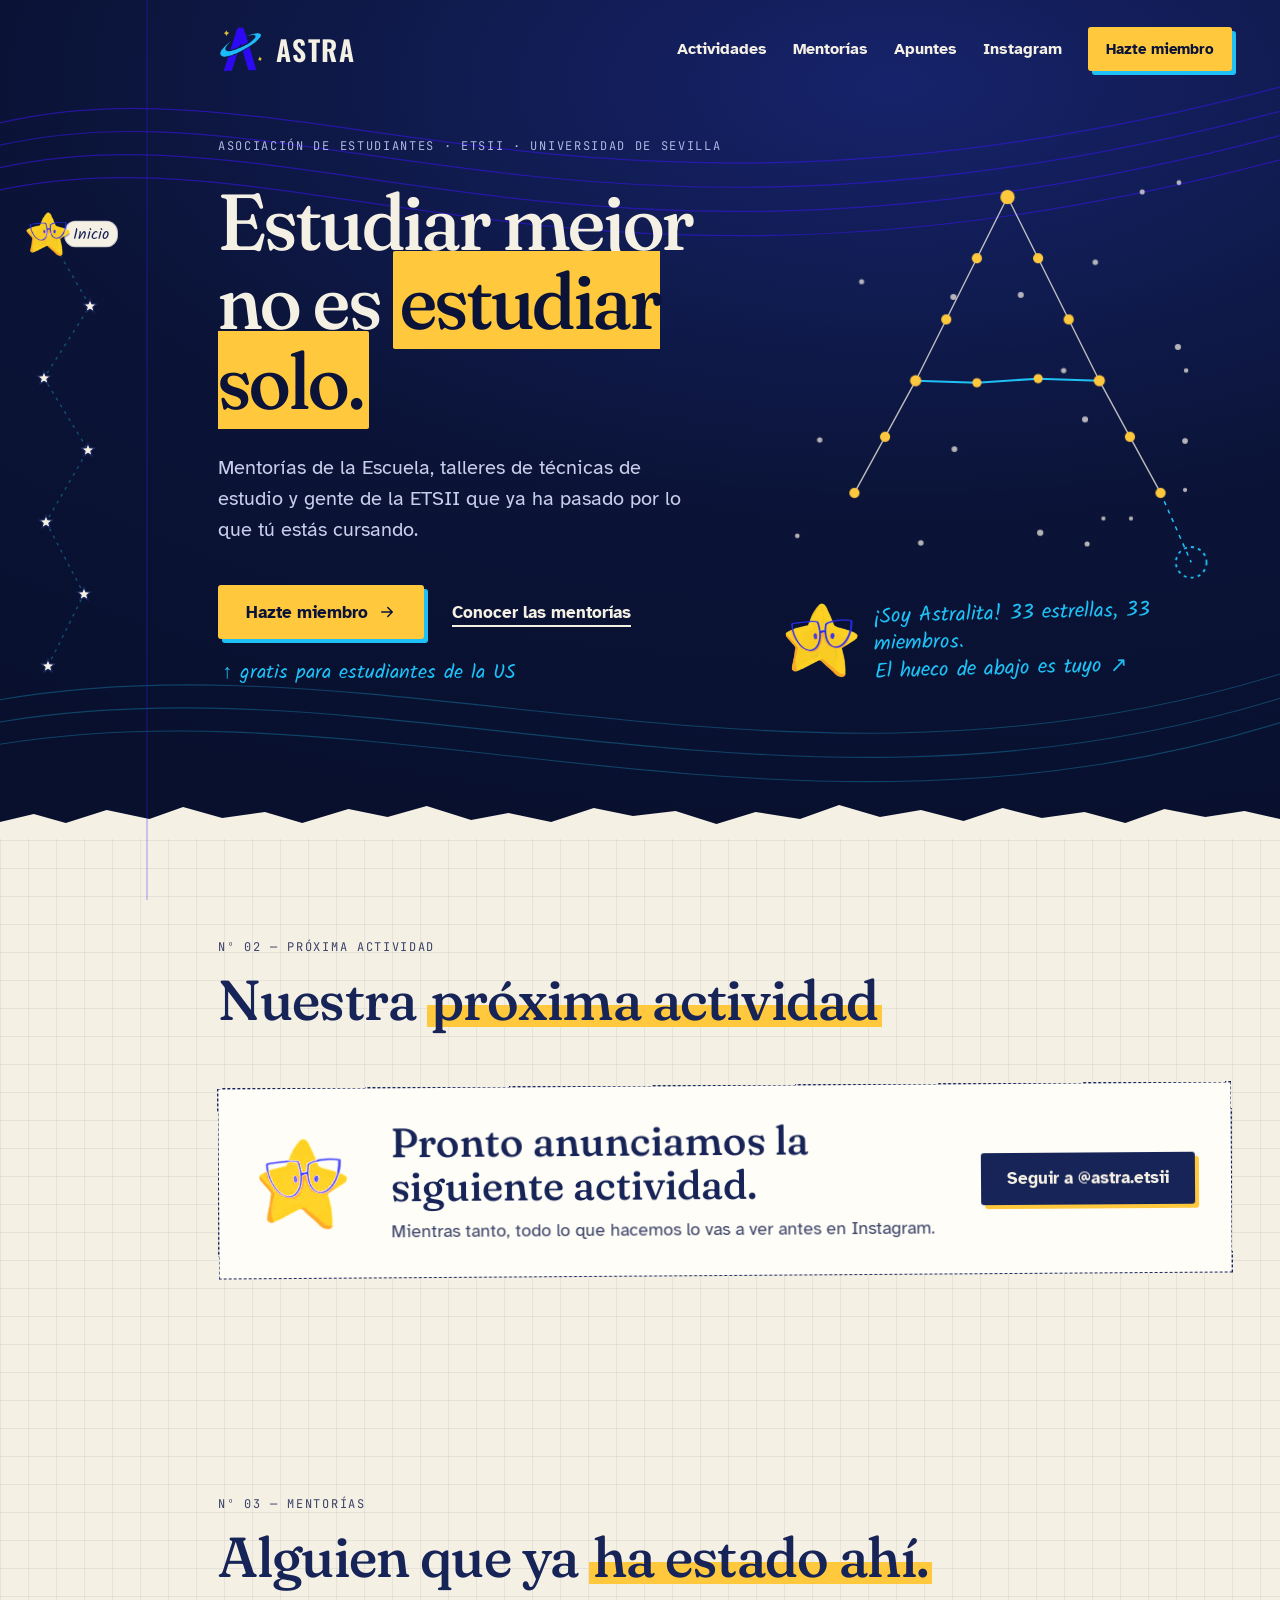
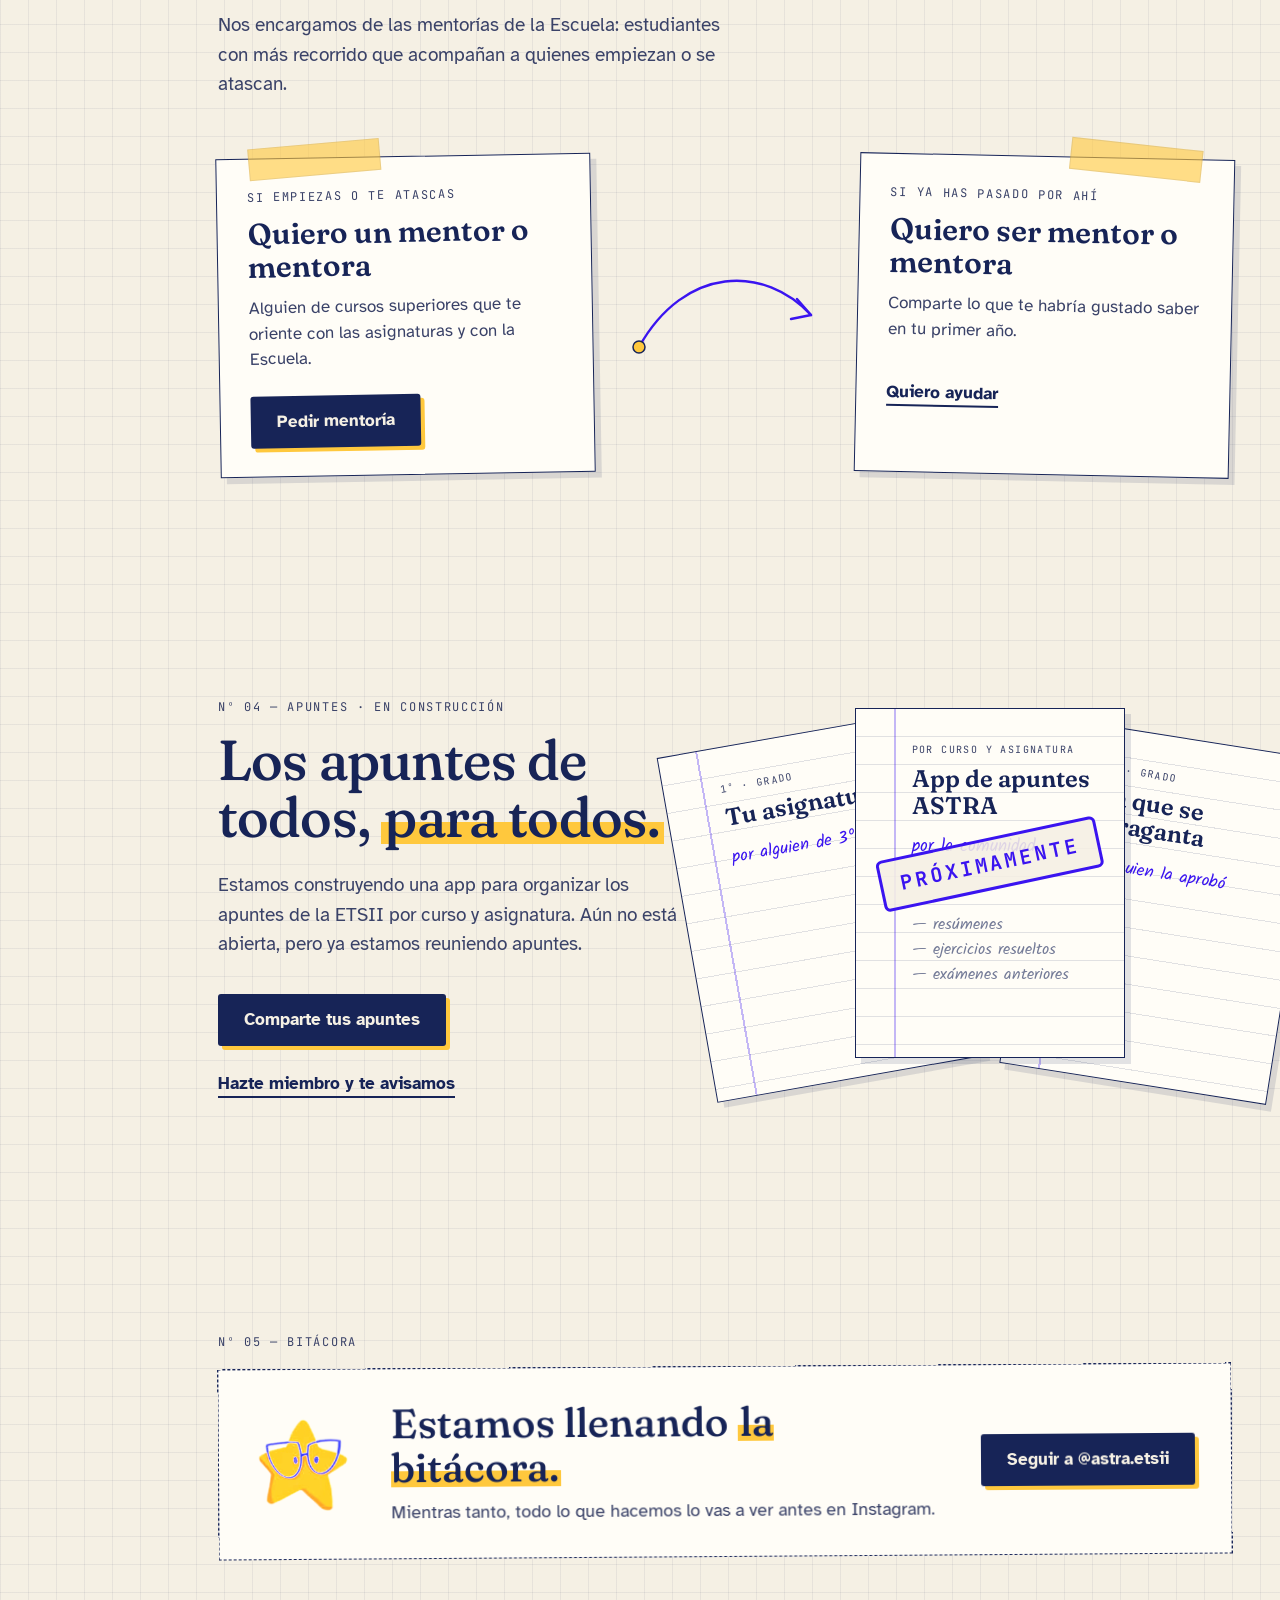
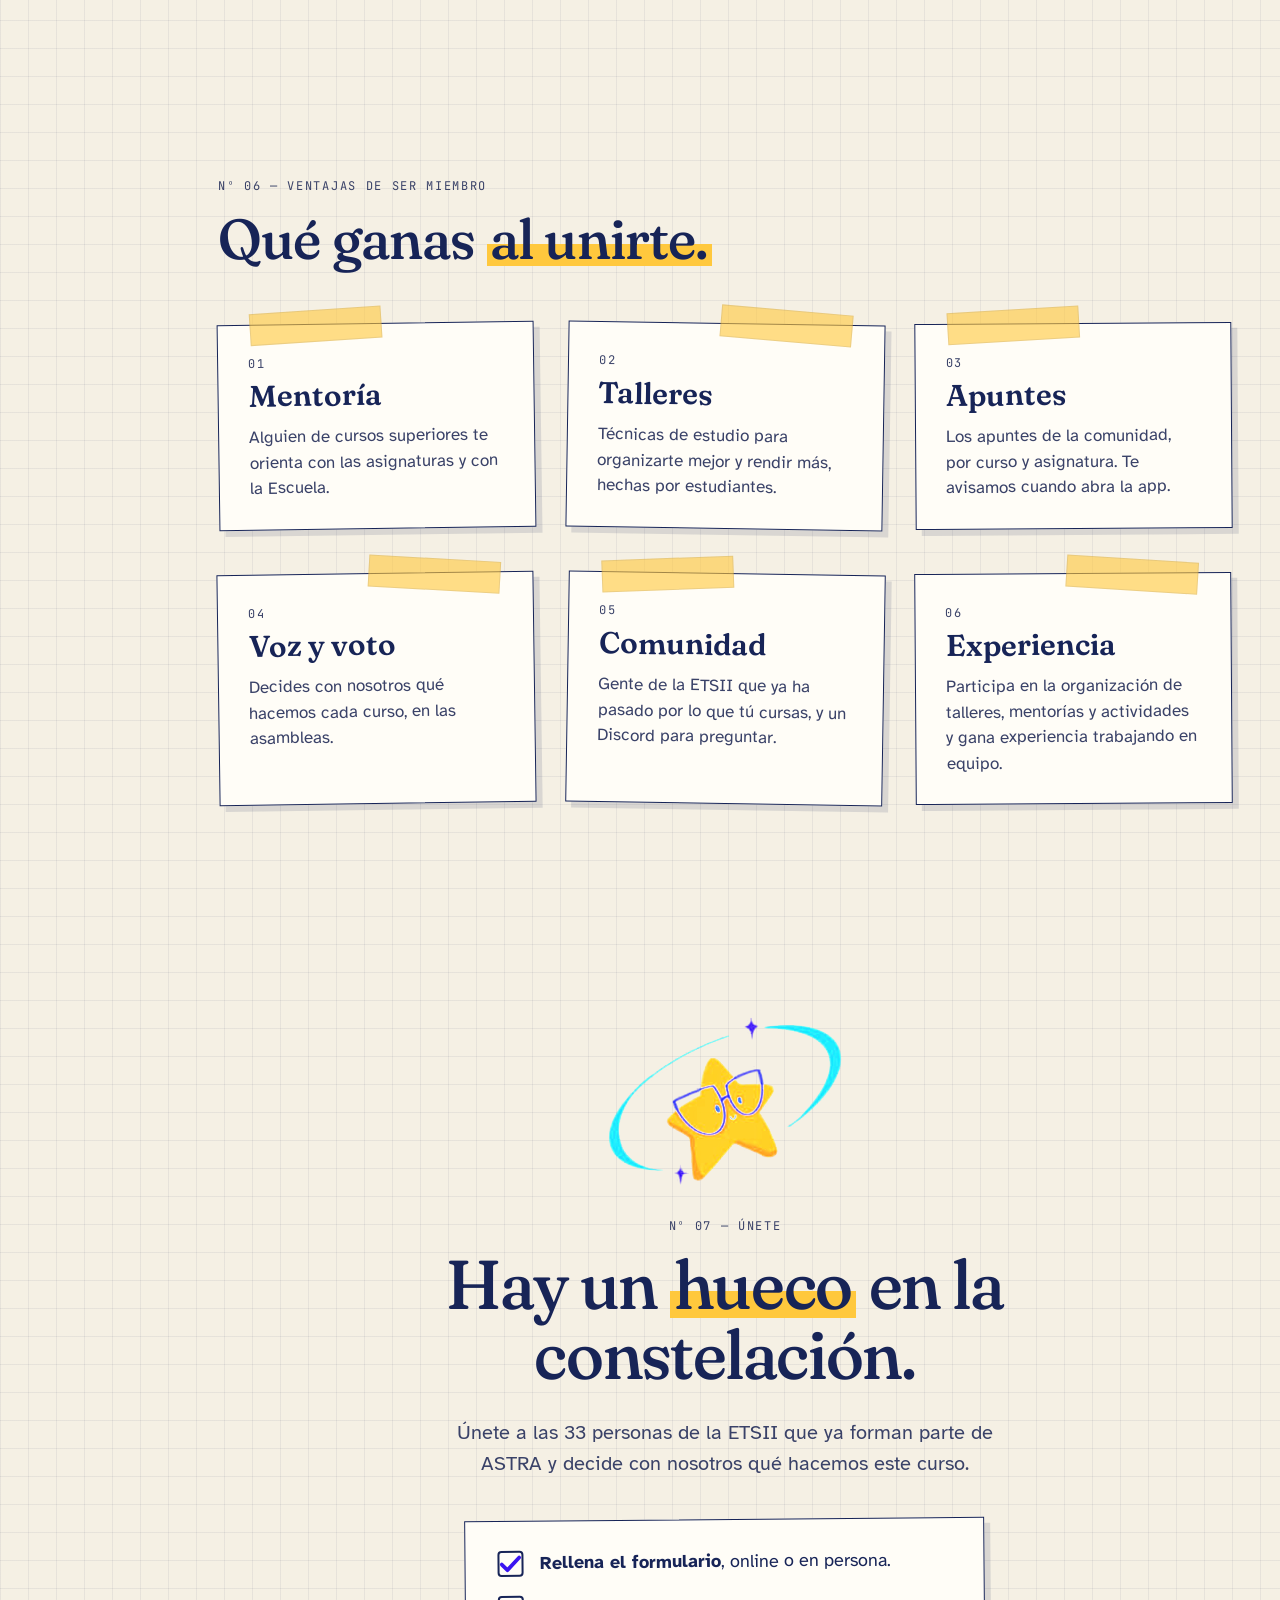
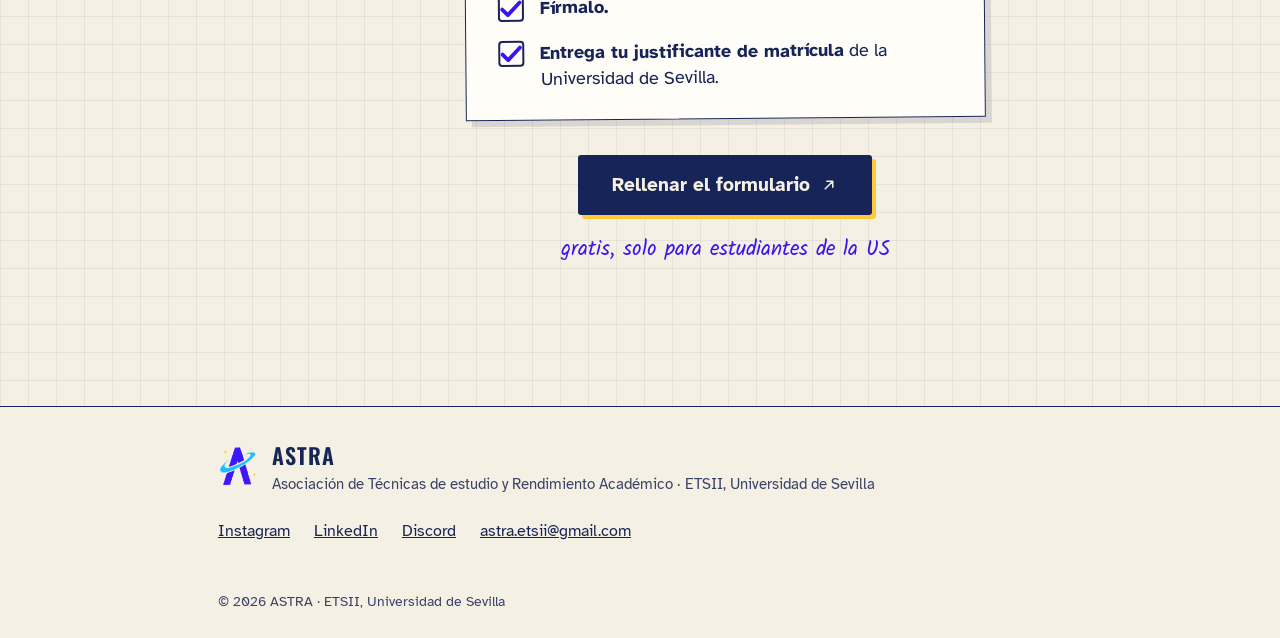
==== commit 50219a01: "feat: añadido admin.html para la edición de eventos y ventajas de la asociación" ====
--- a/index.html
+++ b/index.html
@@ -32,6 +32,7 @@
 .sheets .s1 { transform: translate(-170px, 18px) rotate(-10deg); } .sheets .s3 { transform: translate(170px, 22px) rotate(9deg); }
 .stamp { opacity: 1; transform: translate(-50%, -50%) rotate(-12deg); }
 </style></noscript>
+<script>document.documentElement.classList.add('js')</script>
 <script src="js/main.js" defer></script>
 </head>
 <body>
@@ -42,16 +43,17 @@
 
 <!-- Índice lateral: seis estrellas en zigzag -->
 <nav class="rail" aria-label="Progreso de la página">
-<svg class="rail-lines" width="124" height="460" viewBox="0 0 124 460" aria-hidden="true">
-<polyline points="30,20 72,104 26,188 70,272 28,356 66,440" fill="none" stroke="#1EC0F5" stroke-opacity="0.35" stroke-width="1.4" stroke-dasharray="3 5"></polyline>
-<polyline id="rail-progress" points="30,20 72,104 26,188 70,272 28,356 66,440" fill="none" stroke="#1EC0F5" stroke-width="2.2" pathLength="1" stroke-dasharray="1" stroke-dashoffset="1"></polyline>
+<svg class="rail-lines" width="124" height="472" viewBox="0 0 124 472" aria-hidden="true">
+<polyline points="30,20 72,92 26,164 70,236 28,308 66,380 30,452" fill="none" stroke="#1EC0F5" stroke-opacity="0.35" stroke-width="1.4" stroke-dasharray="3 5"></polyline>
+<polyline id="rail-progress" points="30,20 72,92 26,164 70,236 28,308 66,380 30,452" fill="none" stroke="#1EC0F5" stroke-width="2.2" pathLength="1" stroke-dasharray="1" stroke-dashoffset="1"></polyline>
 </svg>
 <a href="#inicio" class="rail-star now" style="left: 30px; top: 20px"><svg viewBox="0 0 20 20" aria-hidden="true"><path class="core" d="M10 1.5l2.3 5.6 6 .5-4.6 3.9 1.4 5.9L10 14.3 4.9 17.4l1.4-5.9L1.7 7.6l6-.5z"></path></svg><span class="rail-label">Inicio</span></a>
-<a href="#proxima" class="rail-star" style="left: 72px; top: 104px"><svg viewBox="0 0 20 20" aria-hidden="true"><path class="core" d="M10 1.5l2.3 5.6 6 .5-4.6 3.9 1.4 5.9L10 14.3 4.9 17.4l1.4-5.9L1.7 7.6l6-.5z"></path></svg><span class="rail-label" id="rail-label-proxima">Asamblea</span></a>
-<a href="#mentorias" class="rail-star" style="left: 26px; top: 188px"><svg viewBox="0 0 20 20" aria-hidden="true"><path class="core" d="M10 1.5l2.3 5.6 6 .5-4.6 3.9 1.4 5.9L10 14.3 4.9 17.4l1.4-5.9L1.7 7.6l6-.5z"></path></svg><span class="rail-label">Mentorías</span></a>
-<a href="#apuntes" class="rail-star" style="left: 70px; top: 272px"><svg viewBox="0 0 20 20" aria-hidden="true"><path class="core" d="M10 1.5l2.3 5.6 6 .5-4.6 3.9 1.4 5.9L10 14.3 4.9 17.4l1.4-5.9L1.7 7.6l6-.5z"></path></svg><span class="rail-label">Apuntes</span></a>
-<a href="#bitacora" class="rail-star" style="left: 28px; top: 356px"><svg viewBox="0 0 20 20" aria-hidden="true"><path class="core" d="M10 1.5l2.3 5.6 6 .5-4.6 3.9 1.4 5.9L10 14.3 4.9 17.4l1.4-5.9L1.7 7.6l6-.5z"></path></svg><span class="rail-label">Bitácora</span></a>
-<a href="#unete" class="rail-star" style="left: 66px; top: 440px"><svg viewBox="0 0 20 20" aria-hidden="true"><path class="core" d="M10 1.5l2.3 5.6 6 .5-4.6 3.9 1.4 5.9L10 14.3 4.9 17.4l1.4-5.9L1.7 7.6l6-.5z"></path></svg><span class="rail-label">Únete</span></a>
+<a href="#proxima" class="rail-star" style="left: 72px; top: 92px"><svg viewBox="0 0 20 20" aria-hidden="true"><path class="core" d="M10 1.5l2.3 5.6 6 .5-4.6 3.9 1.4 5.9L10 14.3 4.9 17.4l1.4-5.9L1.7 7.6l6-.5z"></path></svg><span class="rail-label" id="rail-label-proxima">Asamblea</span></a>
+<a href="#mentorias" class="rail-star" style="left: 26px; top: 164px"><svg viewBox="0 0 20 20" aria-hidden="true"><path class="core" d="M10 1.5l2.3 5.6 6 .5-4.6 3.9 1.4 5.9L10 14.3 4.9 17.4l1.4-5.9L1.7 7.6l6-.5z"></path></svg><span class="rail-label">Mentorías</span></a>
+<a href="#apuntes" class="rail-star" style="left: 70px; top: 236px"><svg viewBox="0 0 20 20" aria-hidden="true"><path class="core" d="M10 1.5l2.3 5.6 6 .5-4.6 3.9 1.4 5.9L10 14.3 4.9 17.4l1.4-5.9L1.7 7.6l6-.5z"></path></svg><span class="rail-label">Apuntes</span></a>
+<a href="#bitacora" class="rail-star" style="left: 28px; top: 308px"><svg viewBox="0 0 20 20" aria-hidden="true"><path class="core" d="M10 1.5l2.3 5.6 6 .5-4.6 3.9 1.4 5.9L10 14.3 4.9 17.4l1.4-5.9L1.7 7.6l6-.5z"></path></svg><span class="rail-label">Bitácora</span></a>
+<a href="#ventajas" class="rail-star" style="left: 66px; top: 380px"><svg viewBox="0 0 20 20" aria-hidden="true"><path class="core" d="M10 1.5l2.3 5.6 6 .5-4.6 3.9 1.4 5.9L10 14.3 4.9 17.4l1.4-5.9L1.7 7.6l6-.5z"></path></svg><span class="rail-label">Ventajas</span></a>
+<a href="#unete" class="rail-star" style="left: 30px; top: 452px"><svg viewBox="0 0 20 20" aria-hidden="true"><path class="core" d="M10 1.5l2.3 5.6 6 .5-4.6 3.9 1.4 5.9L10 14.3 4.9 17.4l1.4-5.9L1.7 7.6l6-.5z"></path></svg><span class="rail-label">Únete</span></a>
 <div class="rail-guide" id="rail-guide" style="left: 30px; top: 20px"><img src="assets/img/mascota.png" alt="" width="283" height="287"></div>
 </nav>
 
@@ -73,7 +75,11 @@
 
 <header class="wrap site-header">
 <a href="#inicio" class="logo-link"><img src="assets/img/logo-a.png" alt="" width="46" height="46"><span class="brand">ASTRA</span></a>
-<nav class="main-nav" aria-label="Principal">
+<button type="button" class="nav-toggle" id="nav-toggle" aria-expanded="false" aria-controls="main-nav">
+<span class="sr-only">Menú</span>
+<svg width="24" height="24" viewBox="0 0 24 24" fill="none" stroke="currentColor" stroke-width="2" stroke-linecap="round" aria-hidden="true"><path d="M4 7h16M4 12h16M4 17h16"></path></svg>
+</button>
+<nav class="main-nav" id="main-nav" aria-label="Principal">
 <a href="#proxima">Actividades</a>
 <a href="#mentorias">Mentorías</a>
 <a href="#apuntes">Apuntes</a>
@@ -153,6 +159,23 @@
 <p>Mientras tanto, todo lo que hacemos lo vas a ver antes en Instagram.</p>
 </div>
 <a href="https://www.instagram.com/astra.etsii" class="btn-ink" data-instagram>Seguir a @astra.etsii</a>
+</div>
+<div class="cal" id="calendario" hidden>
+<div class="cal-card">
+<div class="cal-head">
+<button type="button" class="cal-nav" id="cal-prev" aria-label="Mes anterior">&#8249;</button>
+<h3 class="serif" id="cal-mes" aria-live="polite">Calendario</h3>
+<button type="button" class="cal-nav" id="cal-next" aria-label="Mes siguiente">&#8250;</button>
+</div>
+<div class="cal-weekdays" aria-hidden="true"><span>L</span><span>M</span><span>X</span><span>J</span><span>V</span><span>S</span><span>D</span></div>
+<div class="cal-days" id="cal-dias"></div>
+<p class="cal-hint hand">toca un día marcado para ver su evento</p>
+</div>
+<div class="cal-agenda">
+<p class="mono" id="cal-agenda-titulo">Próximos eventos</p>
+<ul class="cal-lista" id="cal-lista"></ul>
+<button type="button" class="btn-line cal-todos" id="cal-todos" hidden>Ver todos los eventos</button>
+</div>
 </div>
 </section>
 
@@ -225,11 +248,25 @@
 </div>
 </section>
 
+<!-- Ventajas -->
+<section id="ventajas" class="wrap section" aria-labelledby="titular-ventajas">
+<p class="mono eyebrow">Nº 06 — Ventajas de ser miembro</p>
+<h2 class="serif h2" id="titular-ventajas">Qué ganas <span class="hl">al unirte.</span></h2>
+<ul class="perks">
+<li class="icard"><span class="tape"></span><p class="mono">01</p><h3 class="serif">Mentoría</h3><p>Alguien de cursos superiores te orienta con las asignaturas y con la Escuela.</p></li>
+<li class="icard"><span class="tape"></span><p class="mono">02</p><h3 class="serif">Talleres</h3><p>Técnicas de estudio para organizarte mejor y rendir más, hechas por estudiantes.</p></li>
+<li class="icard"><span class="tape"></span><p class="mono">03</p><h3 class="serif">Apuntes</h3><p>Los apuntes de la comunidad, por curso y asignatura. Te avisamos cuando abra la app.</p></li>
+<li class="icard"><span class="tape"></span><p class="mono">04</p><h3 class="serif">Voz y voto</h3><p>Decides con nosotros qué hacemos cada curso, en las asambleas.</p></li>
+<li class="icard"><span class="tape"></span><p class="mono">05</p><h3 class="serif">Comunidad</h3><p>Gente de la ETSII que ya ha pasado por lo que tú cursas, y un Discord para preguntar.</p></li>
+<li class="icard"><span class="tape"></span><p class="mono">06</p><h3 class="serif">Experiencia</h3><p>Participa en la organización de talleres, mentorías y actividades y gana experiencia trabajando en equipo.</p></li>
+</ul>
+</section>
+
 <!-- Únete -->
 <section id="unete" class="wrap join" aria-labelledby="titular-unete">
 <div class="join-inner">
 <img class="bob join-mascot" src="assets/img/mascota-orbita.png" alt="Astralita, la mascota de ASTRA" width="475" height="346" loading="lazy">
-<p class="mono">Nº 06 — Únete</p>
+<p class="mono">Nº 07 — Únete</p>
 <h2 class="serif" id="titular-unete">Hay un <span class="hl">hueco</span> en la constelación.</h2>
 <p class="join-lede">Únete a las <span data-miembros>33</span> personas de la ETSII que ya forman parte de ASTRA y decide con nosotros qué hacemos este curso.</p>
 <ol id="pasos" class="steps">
@@ -260,6 +297,9 @@
 <a href="mailto:astra.etsii@gmail.com" class="link-min" data-email>astra.etsii@gmail.com</a>
 </div>
 </div>
+<div class="wrap footer-legal">
+<p>© 2026 ASTRA · ETSII, Universidad de Sevilla</p>
+</div>
 </footer>
 
 </div>
--- a/css/styles.css
+++ b/css/styles.css
@@ -48,7 +48,7 @@
 
 /* ---------- Índice lateral y progreso ---------- */
 .margin-line { position: fixed; top: 0; bottom: 0; left: 146px; width: 2px; background: rgba(58,20,240,.22); z-index: 1; pointer-events: none; }
-.rail { position: fixed; left: 18px; top: 50%; transform: translateY(-50%); width: 124px; height: 460px; z-index: 5; }
+.rail { position: fixed; left: 18px; top: 50%; transform: translateY(-50%); width: 124px; height: 472px; z-index: 5; }
 .rail-lines { position: absolute; left: 0; top: 0; }
 .rail-star { position: absolute; width: 44px; height: 44px; margin: -22px 0 0 -22px; display: flex; align-items: center; justify-content: center; text-decoration: none; }
 .rail-star svg { width: 16px; height: 16px; }
@@ -190,6 +190,57 @@
 .footer-brand p:not(.brand) { margin: 4px 0 0; font-size: 15px; color: #3A4268; }
 .footer-links { display: flex; flex-wrap: wrap; gap: 4px 24px; align-items: center; }
 
+/* ---------- Utilidades y menú móvil ---------- */
+.sr-only { position: absolute; width: 1px; height: 1px; margin: -1px; padding: 0; overflow: hidden; clip: rect(0 0 0 0); white-space: nowrap; border: 0; }
+.nav-toggle { display: none; align-items: center; justify-content: center; width: 48px; height: 48px; background: transparent; border: 1.5px solid rgba(245,240,228,.55); color: #F5F0E4; border-radius: 3px; cursor: pointer; }
+.nav-toggle:hover { color: #FFC83D; border-color: #FFC83D; }
+
+/* ---------- Calendario de eventos ---------- */
+.cal { display: flex; flex-wrap: wrap; align-items: flex-start; gap: 40px 48px; margin-top: 110px; }
+.cal-card { flex: 0 1 400px; width: 100%; min-width: 0; box-sizing: border-box; background: #FFFDF7; border: 1.5px solid #172457; box-shadow: 6px 6px 0 rgba(23,36,87,.12); padding: 22px 22px 18px; }
+.cal-head { display: flex; align-items: center; justify-content: space-between; gap: 12px; margin-bottom: 14px; }
+.cal-head h3 { flex: 1; margin: 0; text-align: center; font-size: 26px; font-weight: 600; }
+.cal-head h3::first-letter { text-transform: uppercase; }
+.cal-nav { flex: 0 0 44px; width: 44px; height: 44px; padding: 0; background: transparent; border: 1.5px solid #172457; color: #172457; border-radius: 3px; font-size: 26px; line-height: 1; cursor: pointer; }
+.cal-nav:hover { background: var(--marker); }
+.cal-weekdays, .cal-days { display: grid; grid-template-columns: repeat(7, minmax(0, 1fr)); gap: 4px; }
+.cal-weekdays span { text-align: center; padding-bottom: 6px; font-family: 'JetBrains Mono', ui-monospace, monospace; font-size: 12px; color: #3A4268; }
+.cal-day { aspect-ratio: 1; display: flex; align-items: center; justify-content: center; padding: 0; min-width: 0; border: 0; border-radius: 3px; background: transparent; color: #172457; font: inherit; font-size: 16px; }
+.cal-day.today { outline: 1.5px dashed #3A14F0; outline-offset: -3px; }
+button.cal-day.has { background: var(--marker); font-weight: 700; cursor: pointer; box-shadow: 2px 2px 0 #172457; }
+button.cal-day.has:hover { transform: translate(-1px, -1px); }
+button.cal-day.has.sel { background: #172457; color: #F5F0E4; box-shadow: 2px 2px 0 var(--marker); }
+.cal-hint { margin: 14px 0 0; font-size: 18px; text-align: center; }
+.cal-agenda { flex: 1 1 340px; min-width: 0; }
+.cal-agenda > .mono { margin: 0; }
+.cal-lista { list-style: none; margin: 16px 0 0; padding: 0; display: flex; flex-direction: column; gap: 18px; }
+.cal-ev { display: flex; gap: 18px; background: #FFFDF7; border: 1.5px solid #172457; box-shadow: 4px 4px 0 rgba(23,36,87,.1); padding: 18px 20px; }
+.cal-ev-date { flex: 0 0 60px; text-align: center; border-right: 1.5px dashed rgba(23,36,87,.3); padding-right: 16px; }
+.cal-ev-date .day { display: block; font-size: 38px; line-height: 1; font-weight: 600; }
+.cal-ev-date .mes { display: block; margin-top: 6px; color: #172457; font-weight: 600; }
+.cal-ev-body { flex: 1 1 auto; min-width: 0; }
+.cal-ev-body h4 { margin: 0; font-size: 22px; line-height: 1.15; font-weight: 600; overflow-wrap: anywhere; }
+.cal-ev-meta { margin: 8px 0 0; letter-spacing: .08em; text-transform: none; font-size: 13px; }
+.cal-ev-desc { margin: 10px 0 0; font-size: 16px; line-height: 1.5; color: #3A4268; }
+.cal-ev-open { margin: 8px 0 0; font-size: 15px; font-weight: 700; color: #3A14F0; }
+.cal-ev-body > a { margin-top: 6px; font-weight: 700; }
+.cal-todos { margin-top: 18px; background: none; border: 0; padding: 0; color: #172457; font-family: inherit; cursor: pointer; }
+
+/* ---------- Ventajas ---------- */
+.perks { list-style: none; margin: 56px 0 0; padding: 0; display: grid; grid-template-columns: repeat(auto-fit, minmax(260px, 1fr)); gap: 44px 32px; }
+.perks .icard { flex: none; }
+.perks .icard:nth-child(3n+1) { transform: rotate(-.8deg); }
+.perks .icard:nth-child(3n+2) { transform: rotate(.9deg); }
+.perks .icard:nth-child(3n) { transform: rotate(-.4deg); }
+.perks .icard .tape { left: 32px; transform: rotate(-3deg); }
+.perks .icard:nth-child(even) .tape { left: auto; right: 32px; transform: rotate(4deg); }
+.perks .icard h3 { margin-top: 8px; }
+.perks .icard p:not(.mono) { margin-bottom: 0; }
+
+/* ---------- Pie legal ---------- */
+.footer-legal { display: flex; flex-wrap: wrap; justify-content: space-between; align-items: center; gap: 0 24px; padding-bottom: 28px; }
+.footer-legal p { margin: 0; font-size: 14px; color: #3A4268; }
+
 /* ---------- Keyframes ---------- */
 @keyframes pop { from { opacity: 0; transform: scale(.3); } to { opacity: 1; transform: scale(1); } }
 @keyframes twinkle { 0%, 100% { opacity: 1; } 50% { opacity: .35; } }
@@ -204,8 +255,31 @@
   .rail, .margin-line { display: none; }
   .topbar { display: block; }
 }
-@media (max-width: 760px) { .mline { display: none; } }
+@media (max-width: 760px) {
+  .mline { display: none; }
+  .nav-toggle { display: inline-flex; }
+  .js .main-nav { display: none; flex: 1 0 100%; flex-direction: column; align-items: flex-start; gap: 0; padding-bottom: 12px; }
+  .js .main-nav.open { display: flex; }
+  .main-nav .btn-sun { margin-top: 12px; }
+  .cal { margin-top: 90px; }
+  .cal-card { flex-basis: 100%; max-width: none; }
+}
 @media (max-width: 700px) {
+  .section { padding-top: 72px; padding-bottom: 88px; }
+  .hero { padding-bottom: 110px; }
+  .join { padding-top: 64px; padding-bottom: 100px; }
+  .lede, .hero-lede, .join-lede, .ticket-desc, .empty-card p { font-size: 17px; }
+  .ticket-body h3 { font-size: 28px; }
+  .ticket-day { font-size: 80px; }
+  .ticket-grid { gap: 24px; }
+  .icard { padding: 26px 22px 24px; }
+  .icard h3 { font-size: 26px; }
+  .empty-card { padding: 24px 20px; }
+  .steps { padding: 22px 20px; }
+  .steps li { font-size: 17px; }
+  .join-mascot { width: 190px; }
+  .hero-figure figcaption .hand { font-size: 18px; }
+  .btn-lg { padding: 0 24px; font-size: 18px; }
   .sheets.on .s1 { transform: translate(-70px, 18px) rotate(-8deg); }
   .sheets.on .s3 { transform: translate(70px, 22px) rotate(7deg); }
   .sheet { width: 230px; height: 310px; margin-left: -115px; }
@@ -234,3 +308,28 @@
   .sheets .s1 { transform: translate(-70px, 18px) rotate(-8deg); }
   .sheets .s3 { transform: translate(70px, 22px) rotate(7deg); }
 }
+
+@media (max-width: 480px) {
+  .hero h1 { font-size: 44px; }
+  .site-header { padding-top: 18px; padding-bottom: 18px; }
+  .logo-link .brand { font-size: 24px; }
+  .sheets { height: 380px; }
+  .sheet { width: 210px; height: 300px; margin-left: -105px; padding: 26px 14px 14px 46px; }
+  .sheet .serif { font-size: 20px; }
+  .sheet .hand { font-size: 15px; margin-top: 10px; }
+  .sheet .hand.list { margin-top: 14px; font-size: 14px; }
+  .sheets.on .s1 { transform: translate(-48px, 18px) rotate(-8deg); }
+  .sheets.on .s3 { transform: translate(48px, 22px) rotate(7deg); }
+  .stamp { top: 140px; font-size: 15px; padding: 8px 12px; }
+  .cal-card { padding: 16px 14px 14px; }
+  .cal-head h3 { font-size: 22px; }
+  .cal-ev { padding: 16px 14px; gap: 14px; }
+  .cal-ev-date { flex-basis: 48px; padding-right: 12px; }
+  .cal-ev-date .day { font-size: 32px; }
+  .countdown { font-size: 18px; }
+  .actions .btn-ink, .actions .btn-sun { width: 100%; justify-content: center; }
+}
+@media (prefers-reduced-motion: reduce) and (max-width: 480px) {
+  .sheets .s1 { transform: translate(-48px, 18px) rotate(-8deg); }
+  .sheets .s3 { transform: translate(48px, 22px) rotate(7deg); }
+}
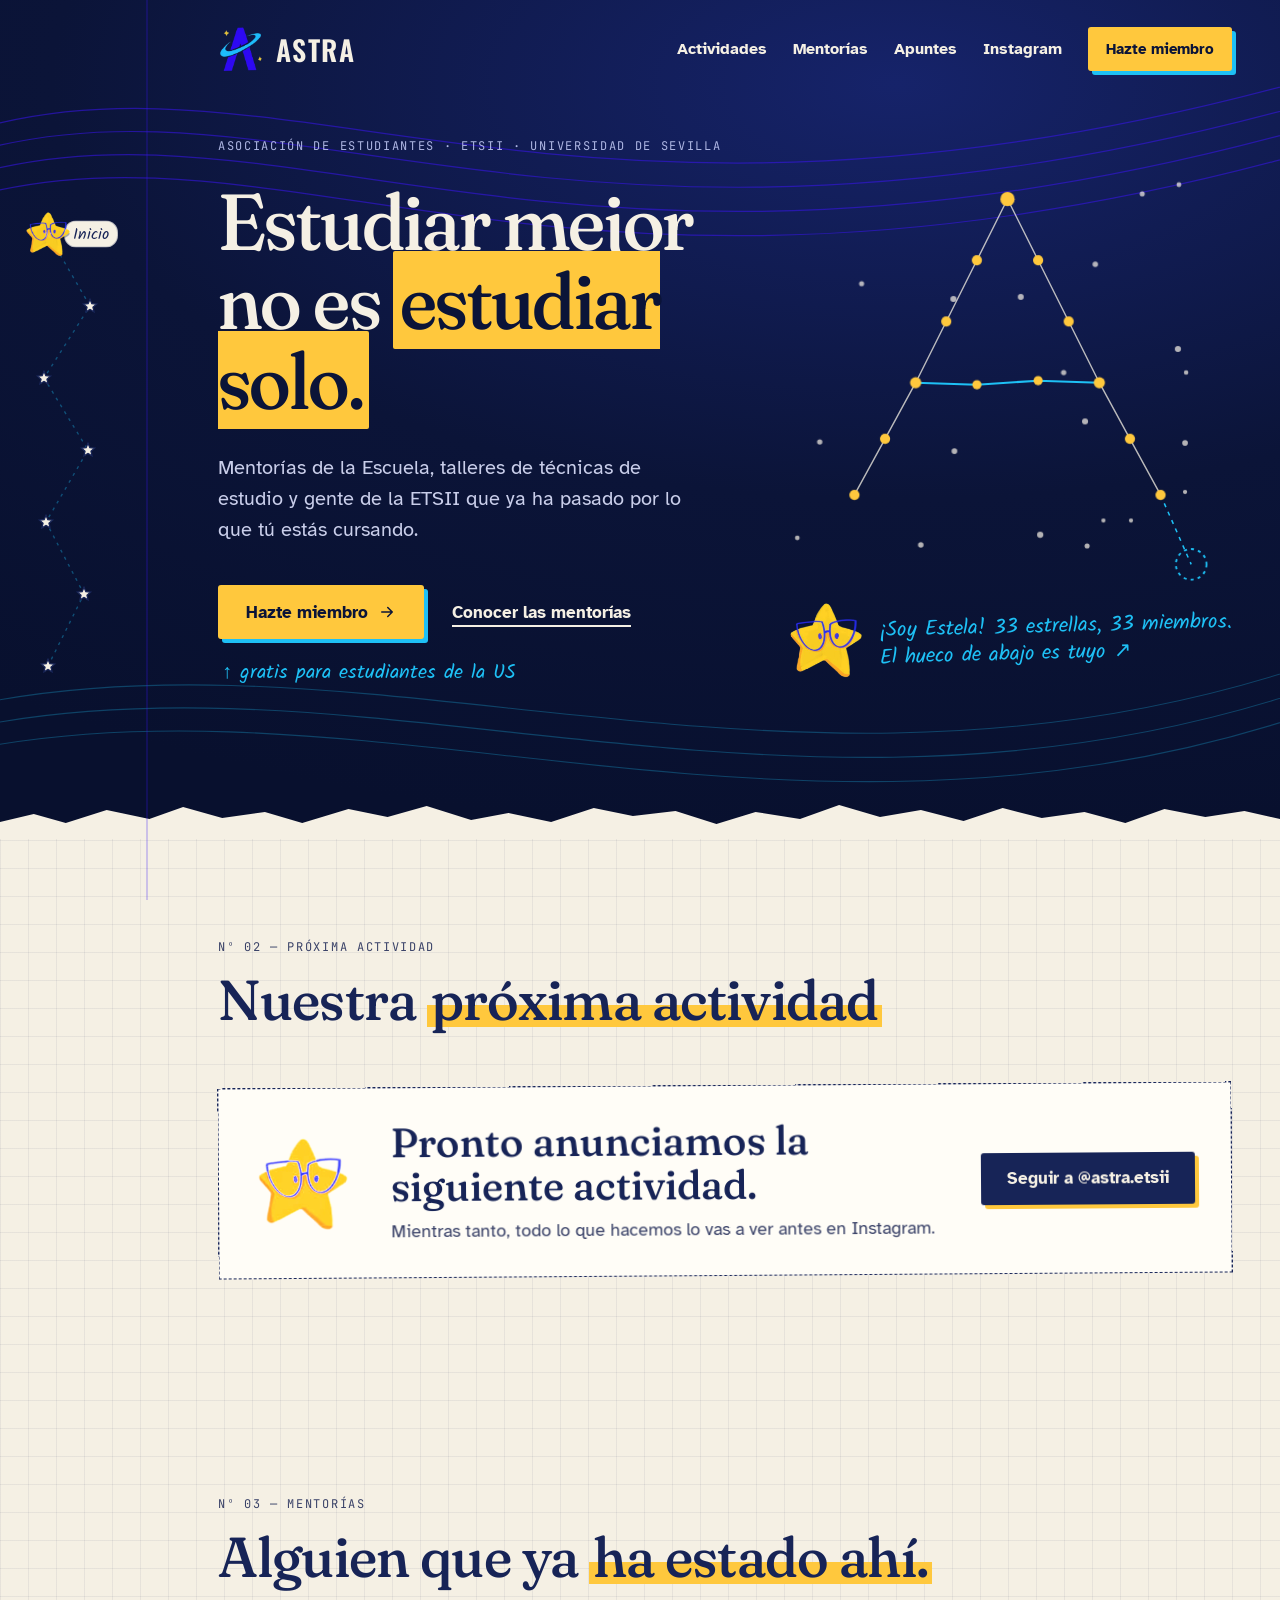
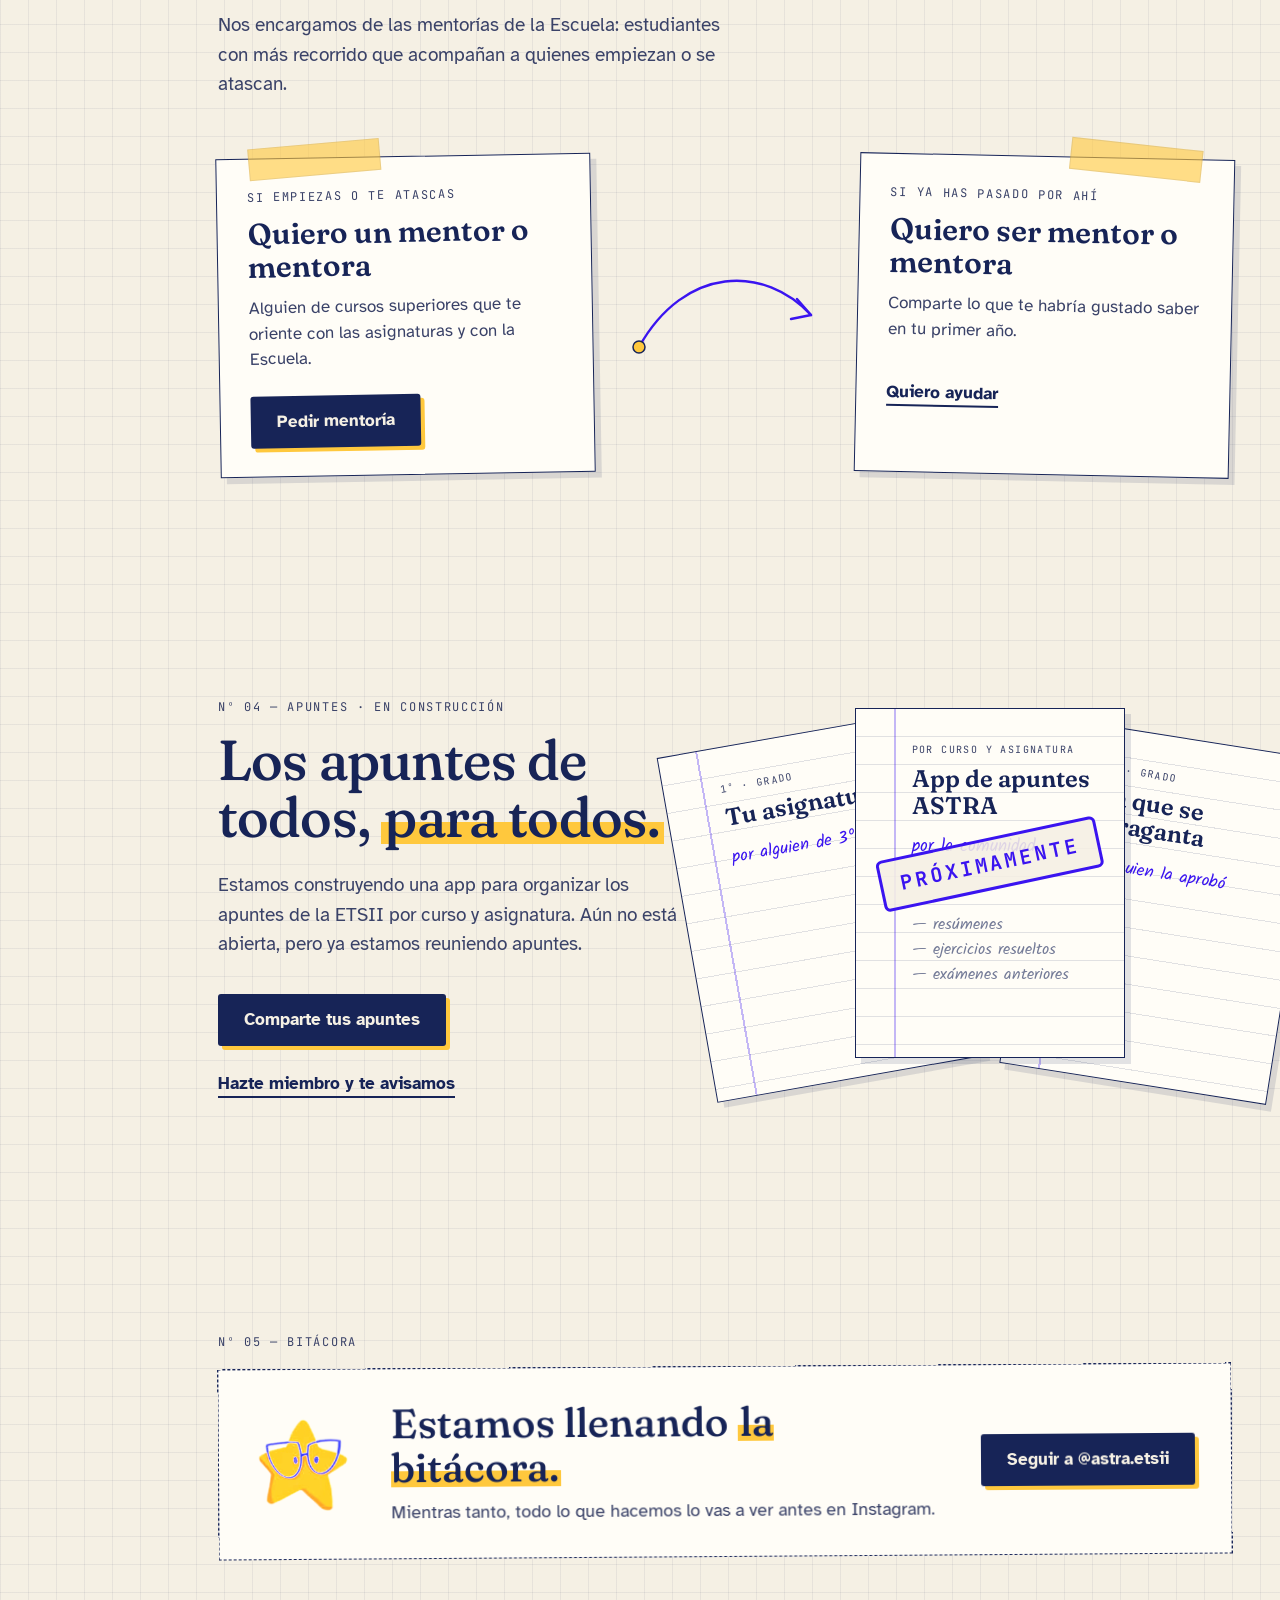
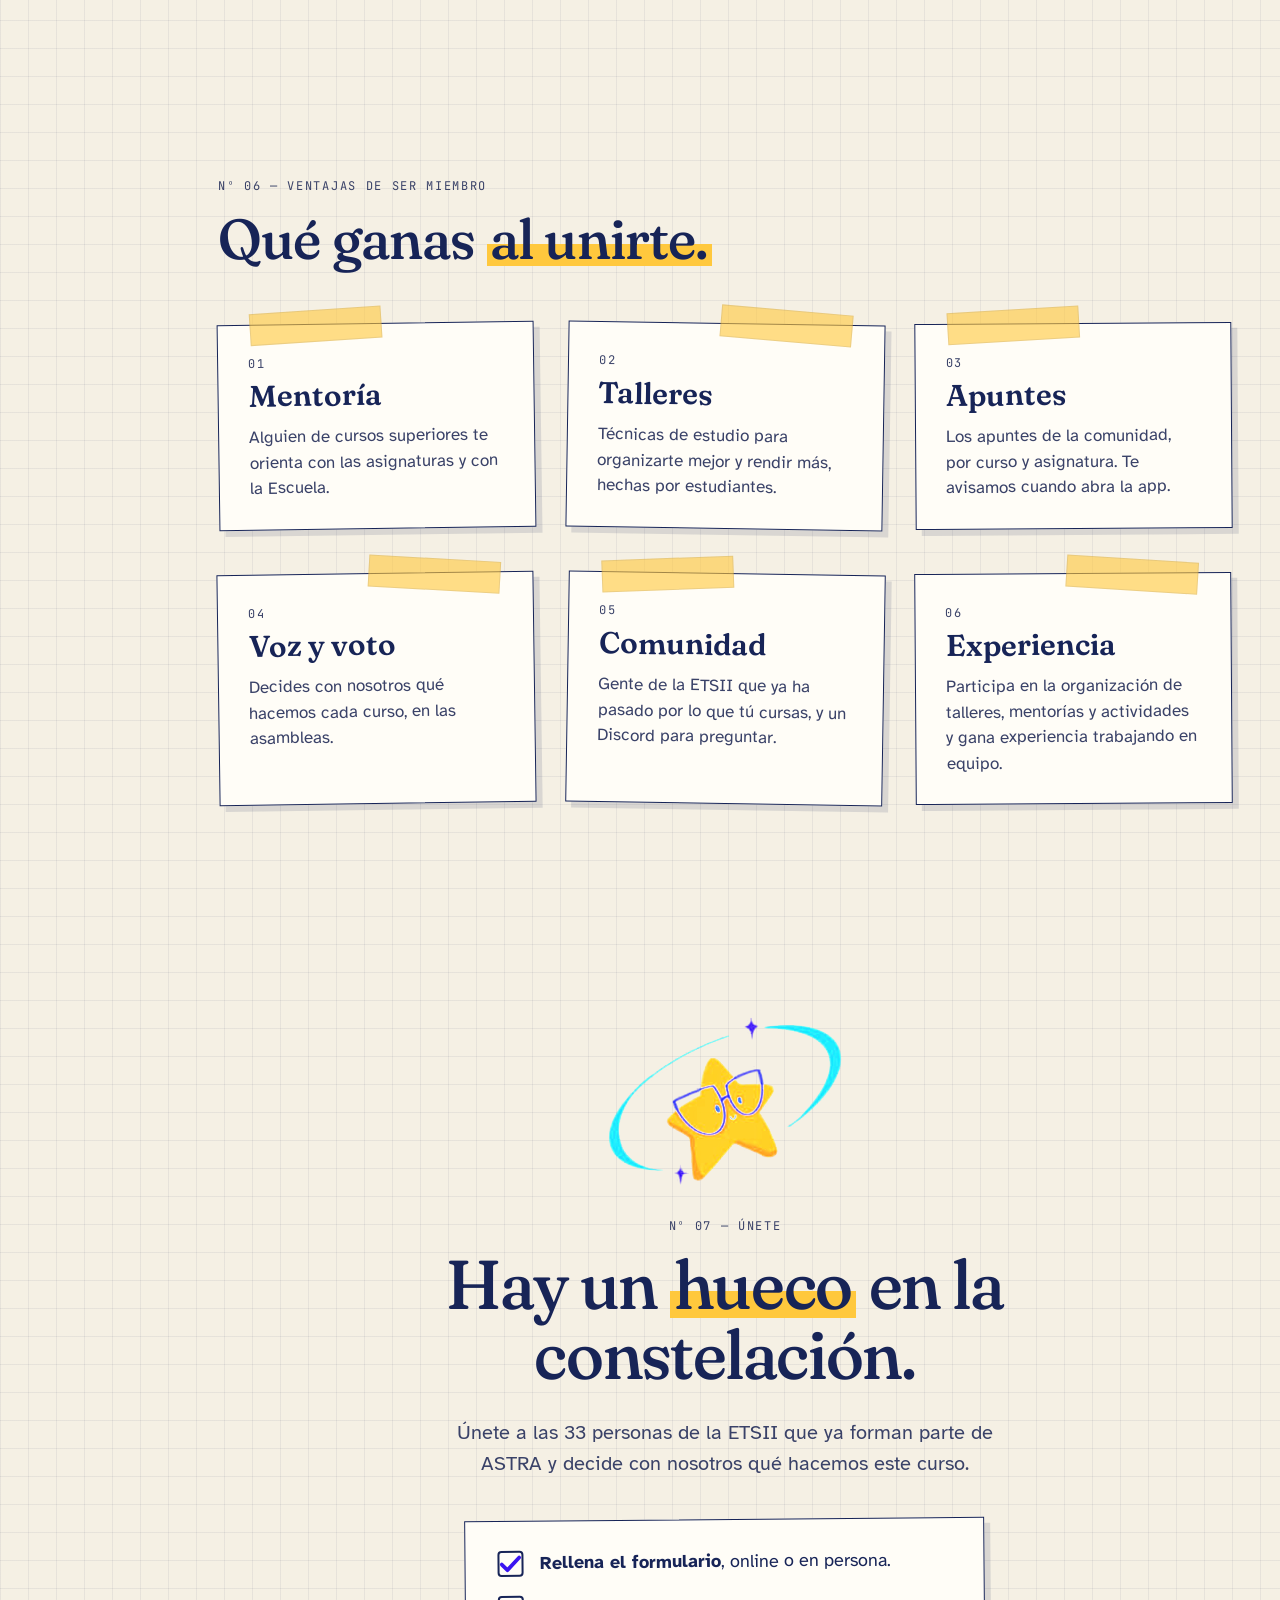
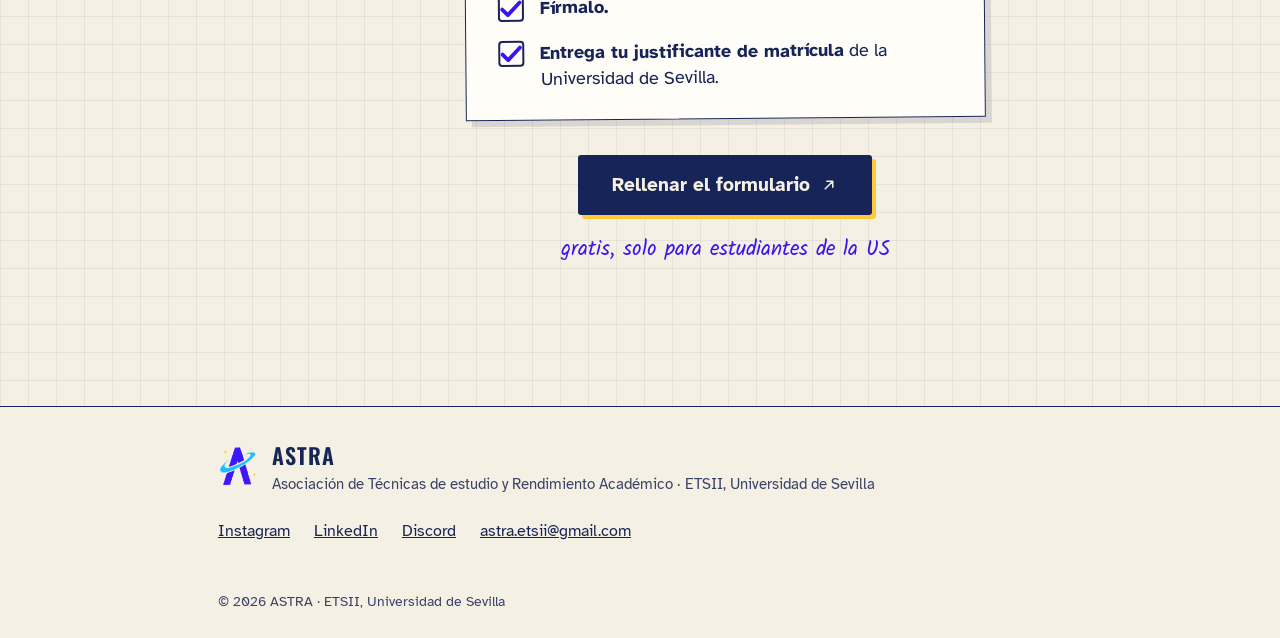
==== commit 7b3e7704: "Cambio de nombre de la mascota a Estela" ====
--- a/index.html
+++ b/index.html
@@ -113,7 +113,7 @@
 </svg>
 <figcaption>
 <img class="bob" src="assets/img/mascota.png" alt="Astralita, la mascota de ASTRA" width="283" height="287">
-<span class="hand">¡Soy Astralita! <span data-miembros>33</span> estrellas, <span data-miembros>33</span> miembros.<br>El hueco de abajo es tuyo ↗</span>
+<span class="hand">¡Soy Estela! <span data-miembros>33</span> estrellas, <span data-miembros>33</span> miembros.<br>El hueco de abajo es tuyo ↗</span>
 </figcaption>
 </figure>
 </div>
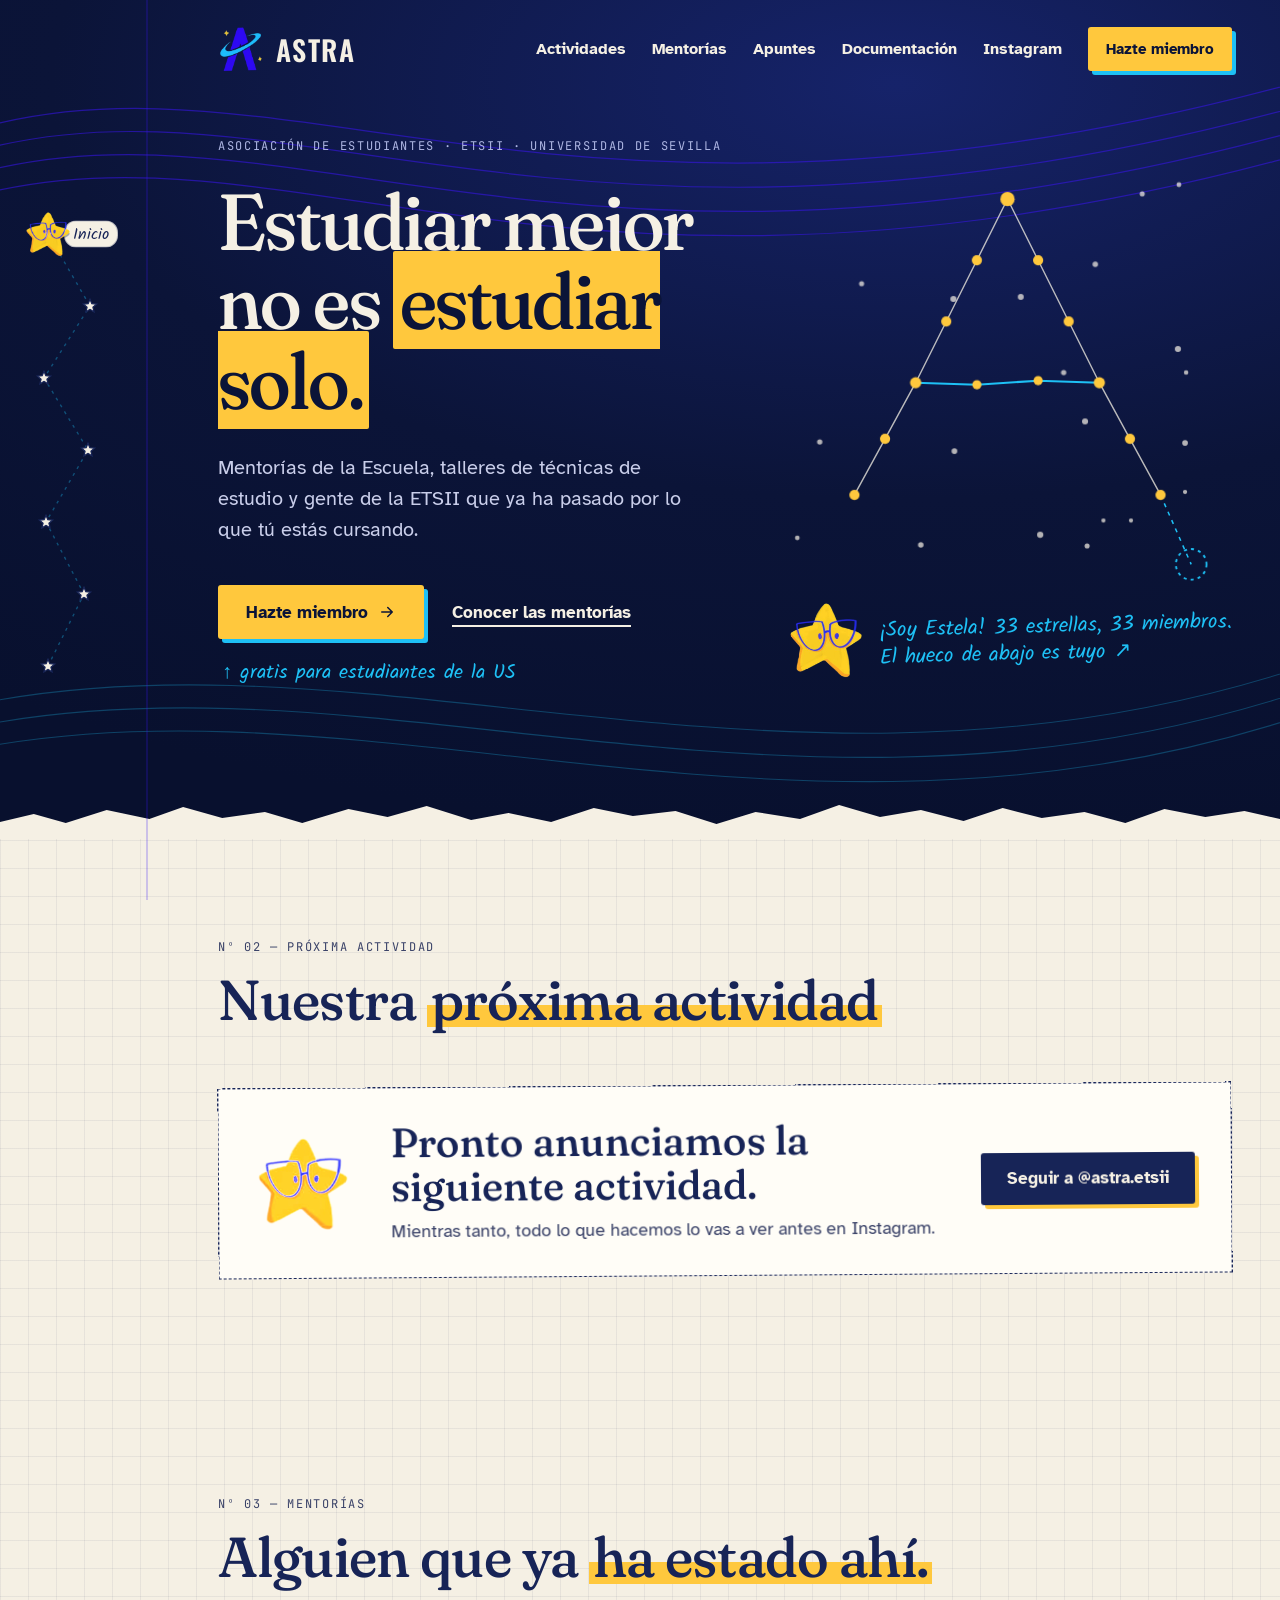
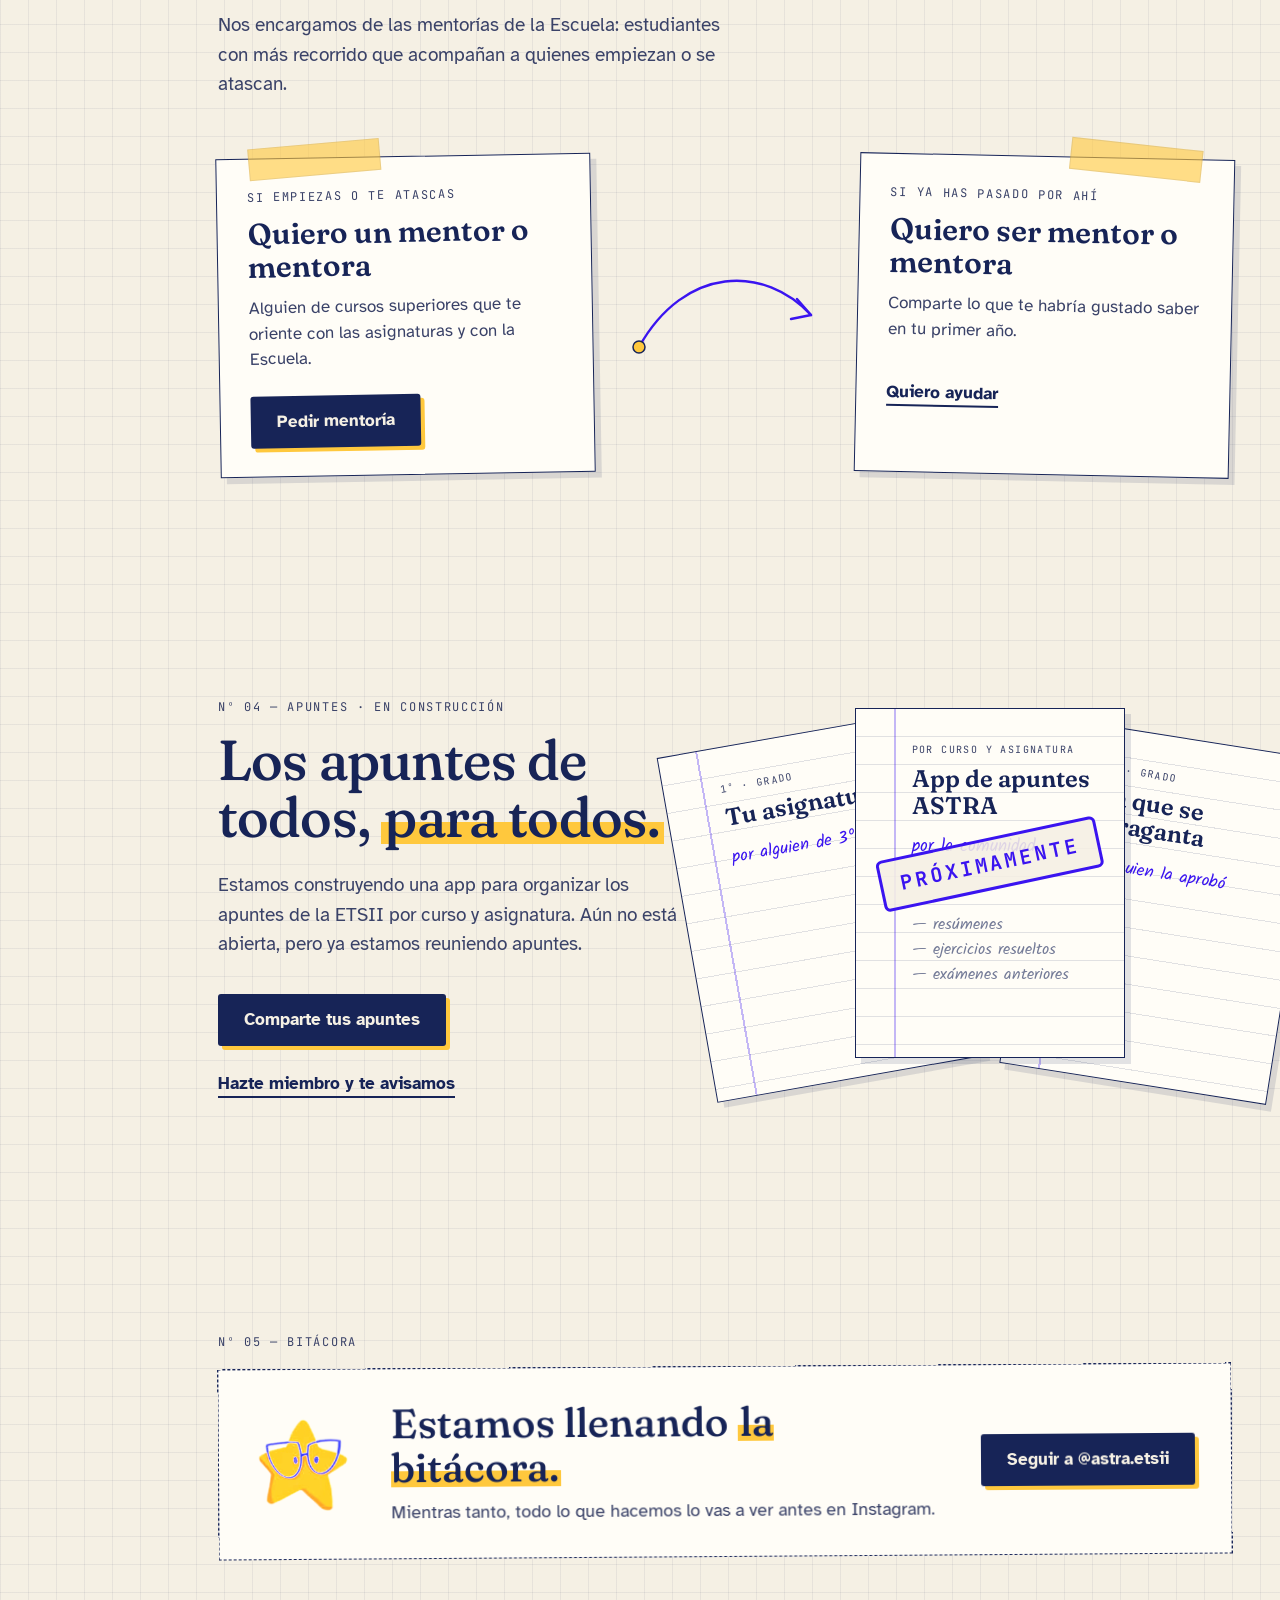
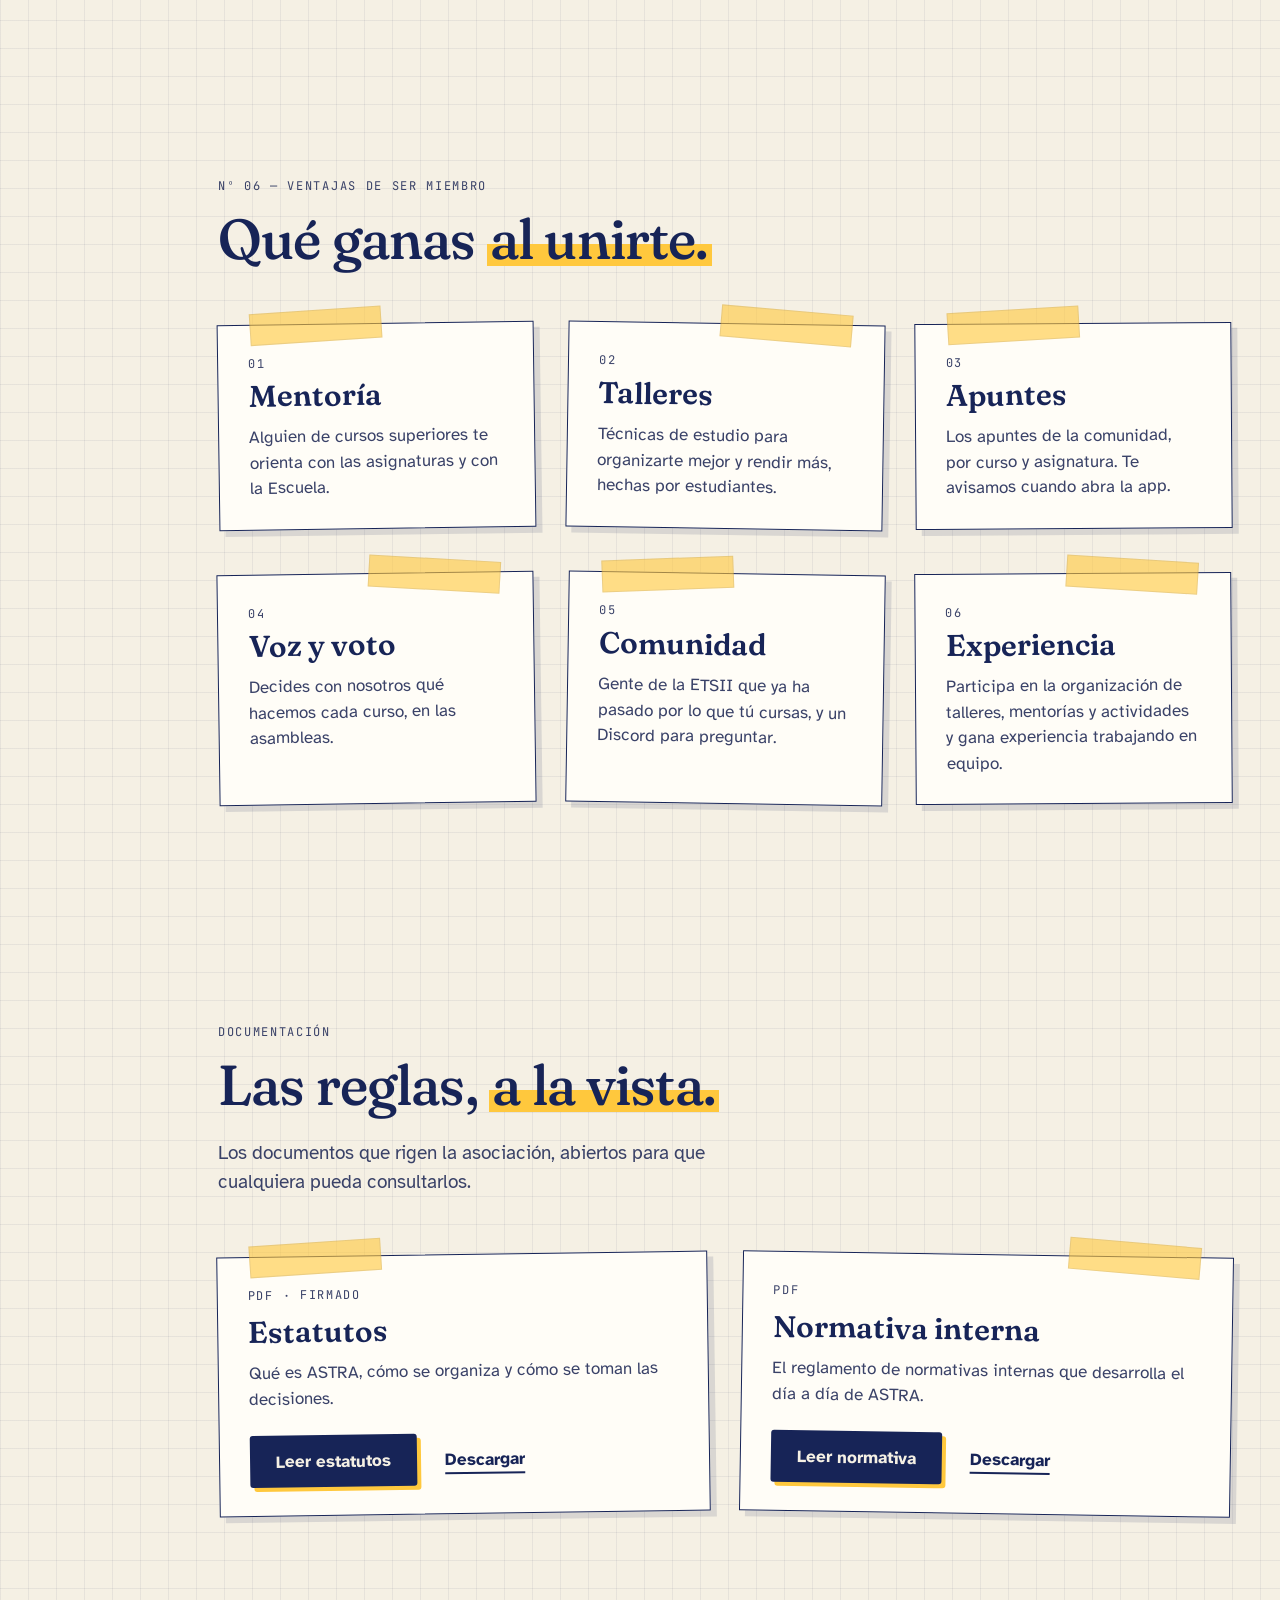
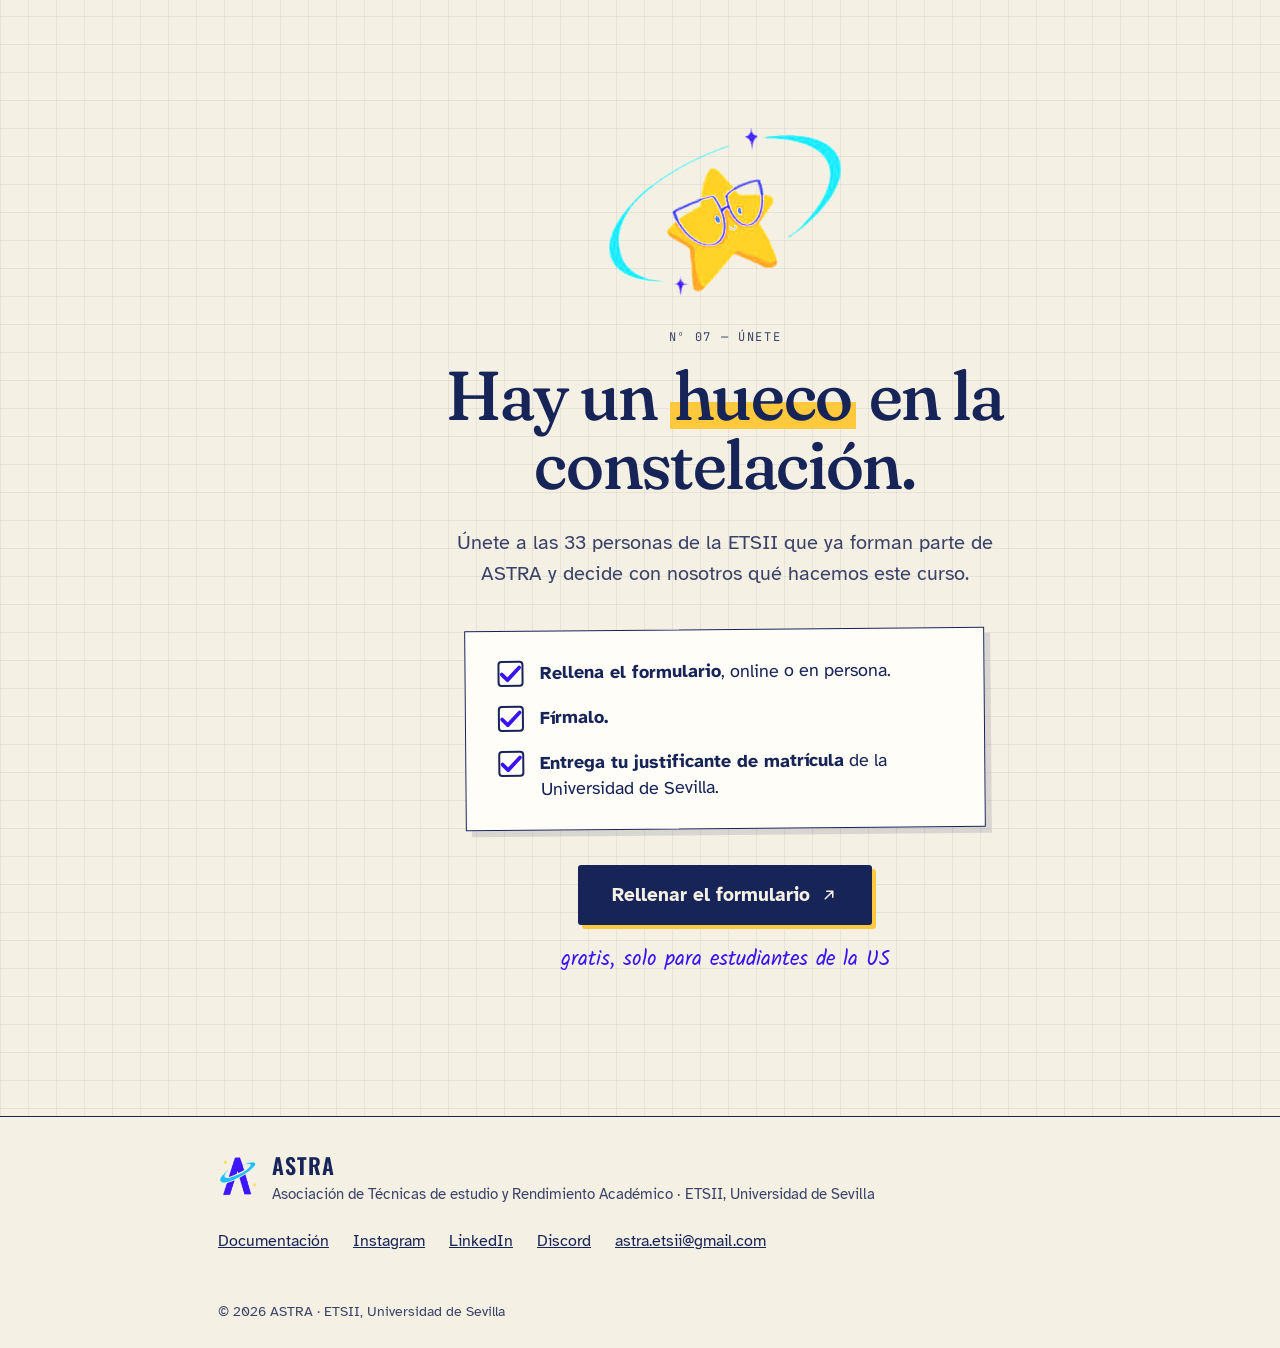
==== commit 976c6a75: "feat: añadir documentación de la asociación" ====
--- a/index.html
+++ b/index.html
@@ -83,6 +83,7 @@
 <a href="#proxima">Actividades</a>
 <a href="#mentorias">Mentorías</a>
 <a href="#apuntes">Apuntes</a>
+<a href="#documentacion">Documentación</a>
 <a href="https://www.instagram.com/astra.etsii" data-instagram>Instagram</a>
 <a href="#unete" class="btn-sun btn-sm">Hazte miembro</a>
 </nav>
@@ -260,6 +261,35 @@
 <li class="icard"><span class="tape"></span><p class="mono">05</p><h3 class="serif">Comunidad</h3><p>Gente de la ETSII que ya ha pasado por lo que tú cursas, y un Discord para preguntar.</p></li>
 <li class="icard"><span class="tape"></span><p class="mono">06</p><h3 class="serif">Experiencia</h3><p>Participa en la organización de talleres, mentorías y actividades y gana experiencia trabajando en equipo.</p></li>
 </ul>
+</section>
+
+<!-- Documentación -->
+<section id="documentacion" class="wrap section" aria-labelledby="titular-documentacion">
+<p class="mono eyebrow">Documentación</p>
+<h2 class="serif h2" id="titular-documentacion">Las reglas, <span class="hl">a la vista.</span></h2>
+<p class="lede">Los documentos que rigen la asociación, abiertos para que cualquiera pueda consultarlos.</p>
+<div class="docs-row">
+<div class="icard">
+<span class="tape"></span>
+<p class="mono">PDF · firmado</p>
+<h3 class="serif">Estatutos</h3>
+<p>Qué es ASTRA, cómo se organiza y cómo se toman las decisiones.</p>
+<div class="actions">
+<a href="docs/estatutos-astra.pdf" class="btn-ink" target="_blank" rel="noopener">Leer estatutos</a>
+<a href="docs/estatutos-astra.pdf" class="btn-line" download>Descargar</a>
+</div>
+</div>
+<div class="icard">
+<span class="tape"></span>
+<p class="mono">PDF</p>
+<h3 class="serif">Normativa interna</h3>
+<p>El reglamento de normativas internas que desarrolla el día a día de ASTRA.</p>
+<div class="actions">
+<a href="docs/normativa-interna-astra.pdf" class="btn-ink" target="_blank" rel="noopener">Leer normativa</a>
+<a href="docs/normativa-interna-astra.pdf" class="btn-line" download>Descargar</a>
+</div>
+</div>
+</div>
 </section>
 
 <!-- Únete -->
@@ -291,6 +321,7 @@
 </div>
 </div>
 <div class="footer-links">
+<a href="#documentacion" class="link-min">Documentación</a>
 <a href="https://www.instagram.com/astra.etsii" class="link-min" data-instagram>Instagram</a>
 <a href="https://es.linkedin.com/company/astra-etsii" class="link-min" data-linkedin target="_blank" rel="noopener">LinkedIn</a>
 <a href="https://discord.gg/a9k8bKVkrk" class="link-min" data-discord target="_blank" rel="noopener">Discord</a>
--- a/css/styles.css
+++ b/css/styles.css
@@ -120,6 +120,14 @@
 .empty-card-body { flex: 1 1 320px; min-width: 0; }
 .empty-card h3, .empty-card h2 { margin: 0; font-size: clamp(30px, 3.2vw, 44px); line-height: 1.08; font-weight: 500; }
 .empty-card p { margin: 10px 0 0; font-size: 18px; line-height: 1.5; color: #3A4268; }
+
+/* ---------- Documentación ---------- */
+.docs-row { display: flex; flex-wrap: wrap; align-items: stretch; gap: 40px 32px; margin-top: 56px; }
+.docs-row .icard:first-child { transform: rotate(-.8deg); }
+.docs-row .icard:last-child { transform: rotate(.9deg); }
+.docs-row .icard .tape { left: 32px; transform: rotate(-3deg); }
+.docs-row .icard:last-child .tape { left: auto; right: 32px; transform: rotate(4deg); }
+.docs-row .icard .actions { margin-top: 4px; }
 
 /* ---------- Mentorías ---------- */
 .mentor-row { display: flex; flex-wrap: wrap; align-items: stretch; gap: 32px; margin-top: 56px; }
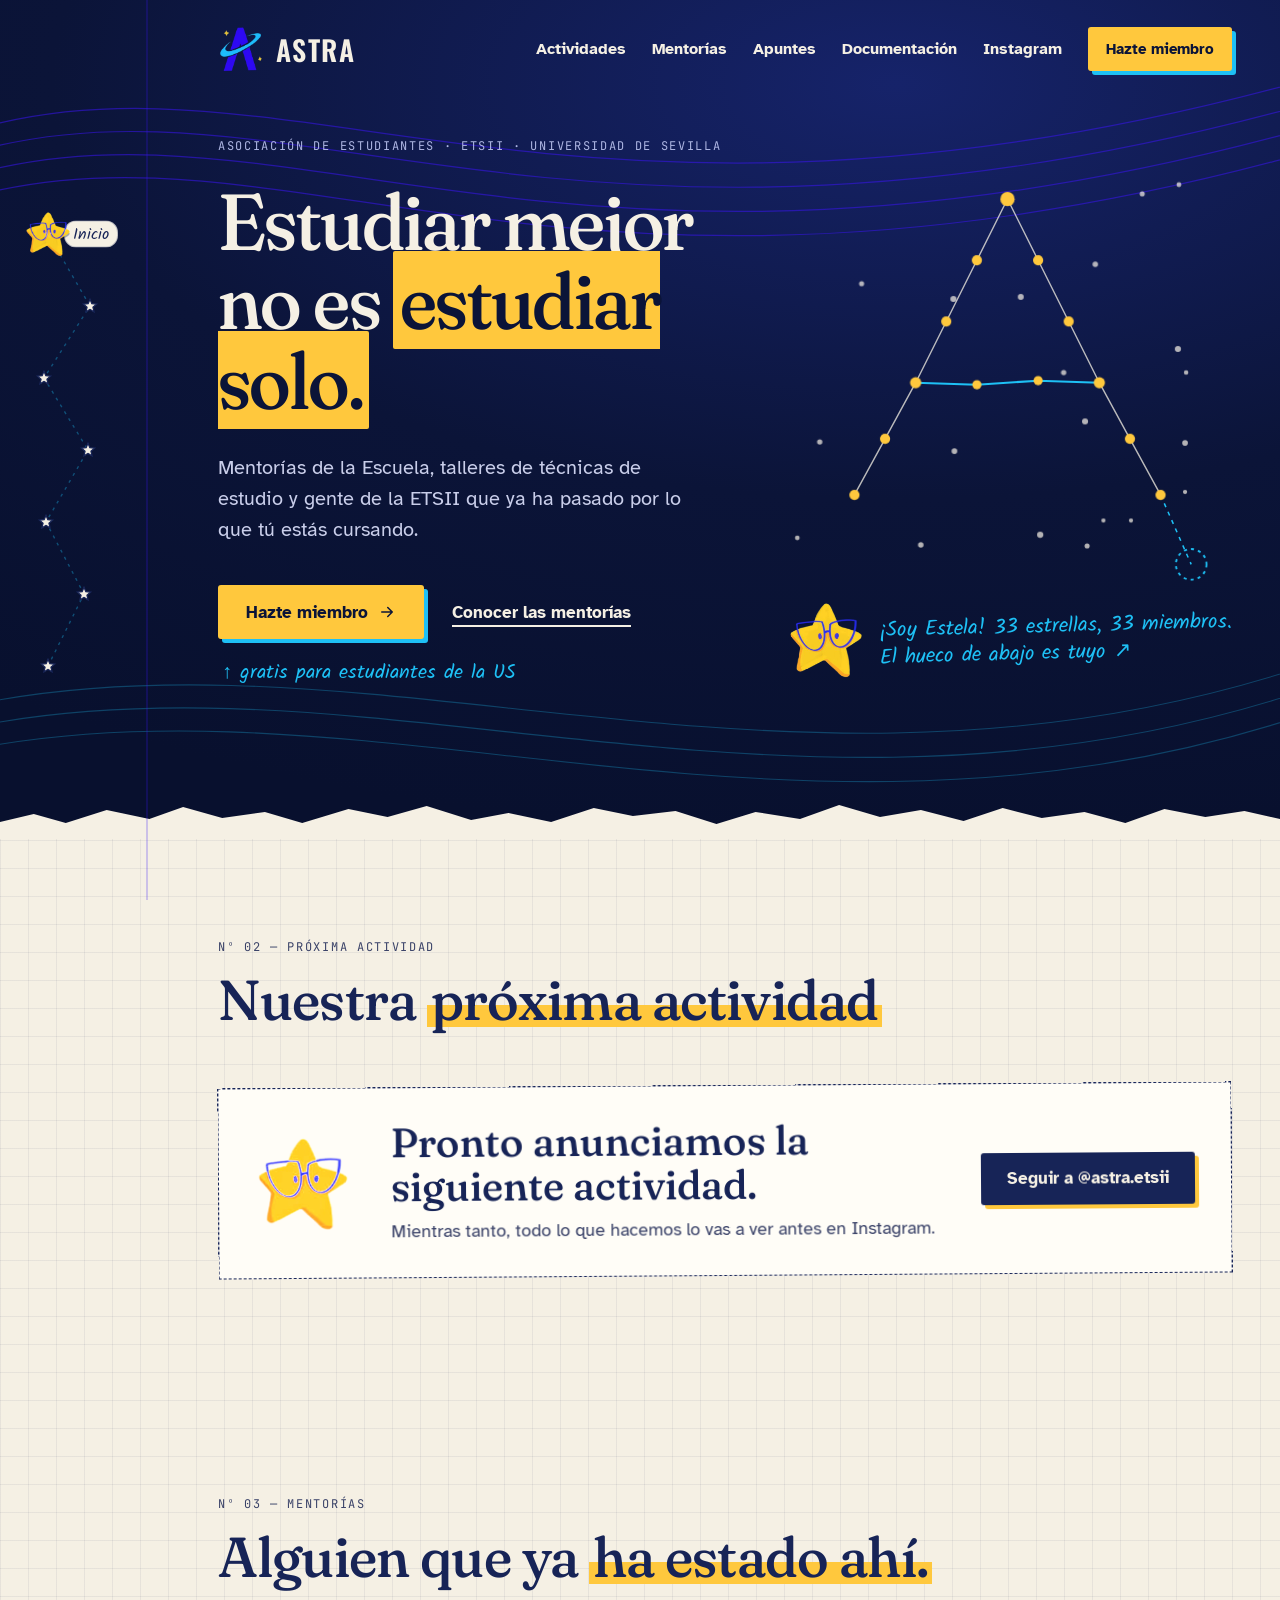
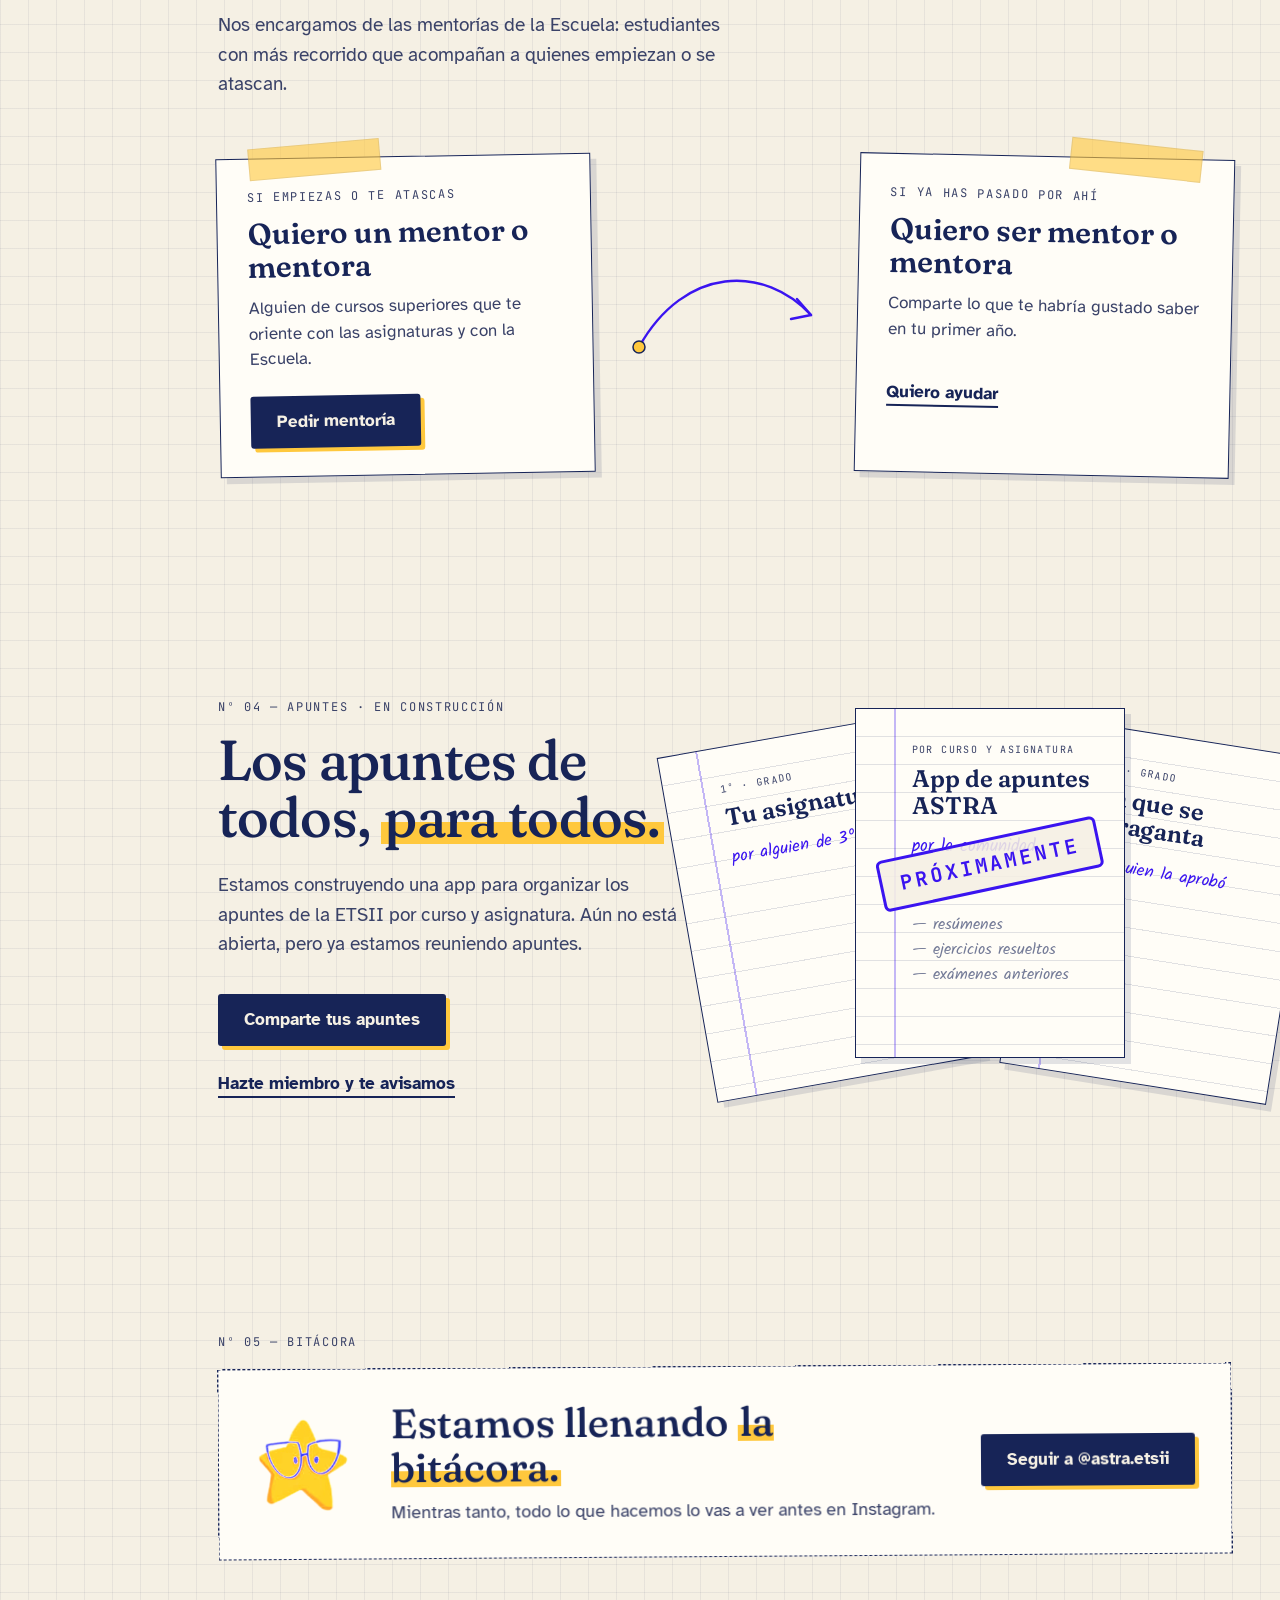
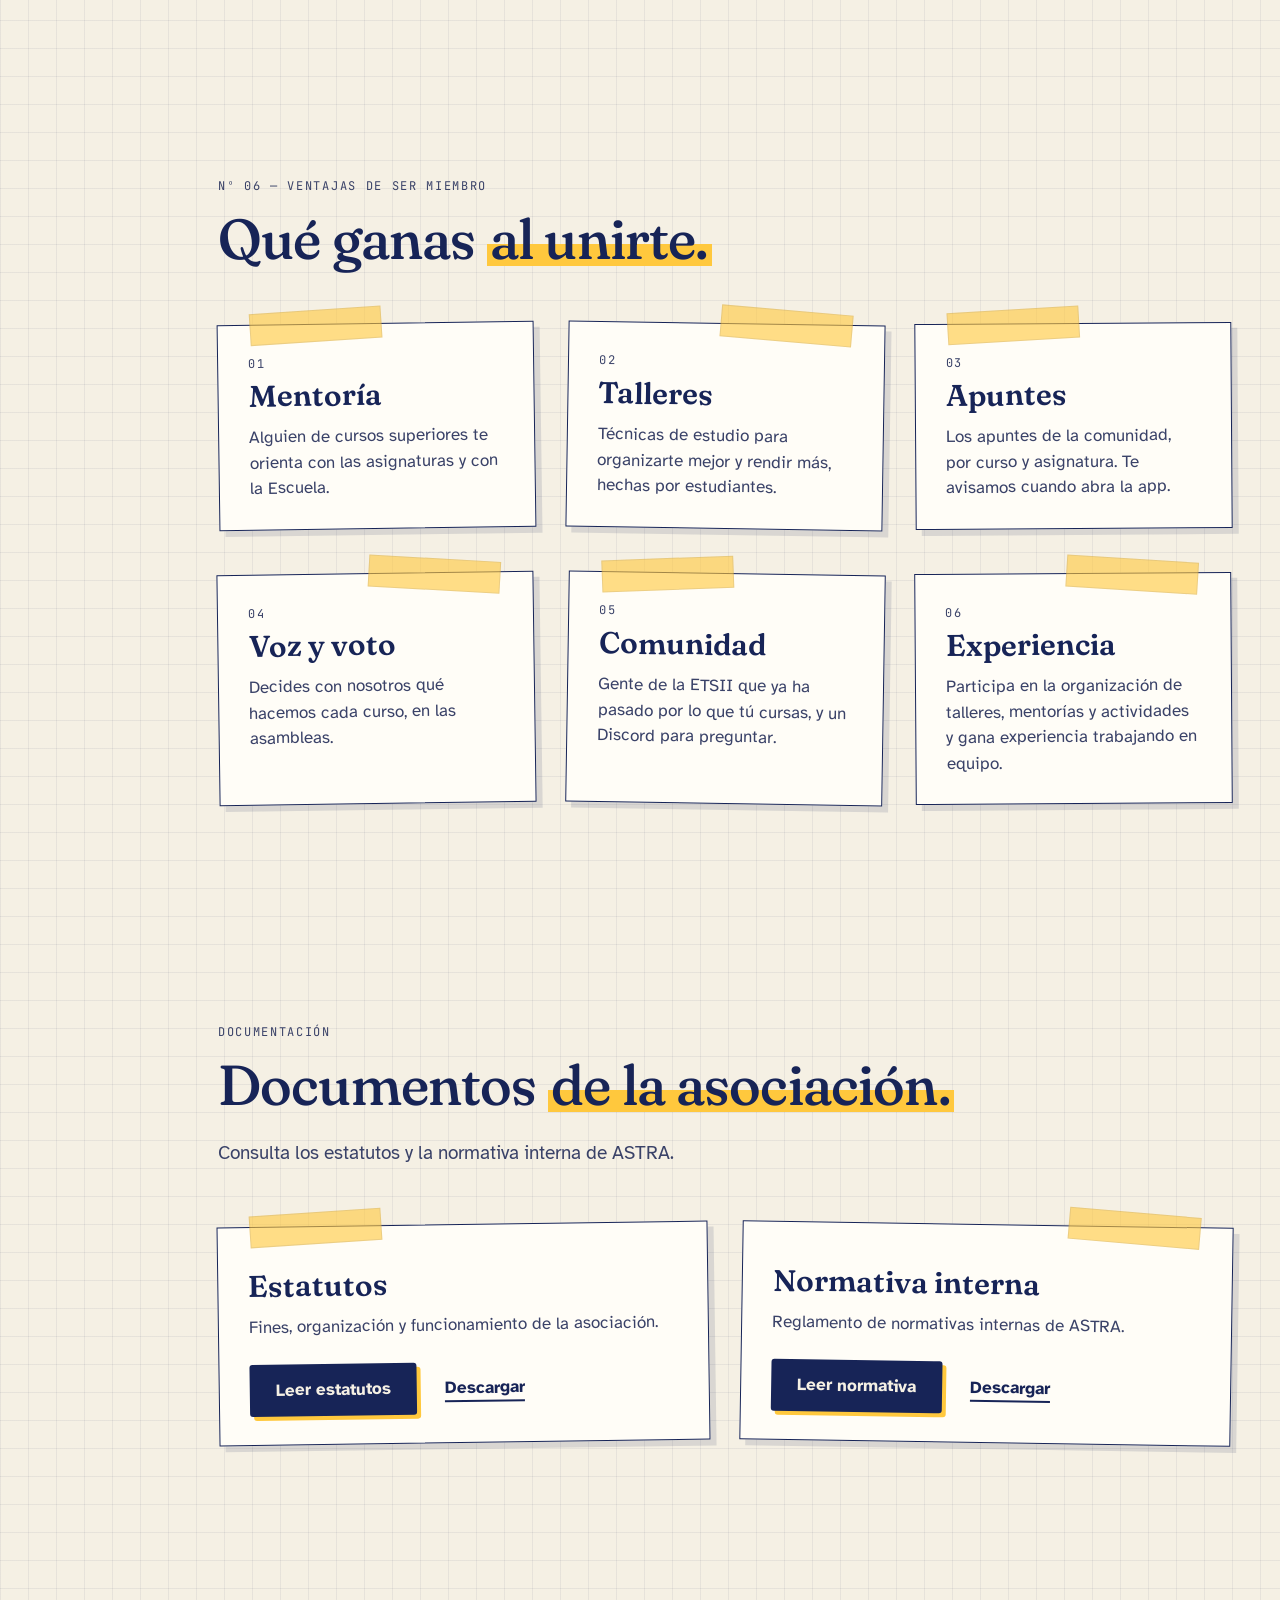
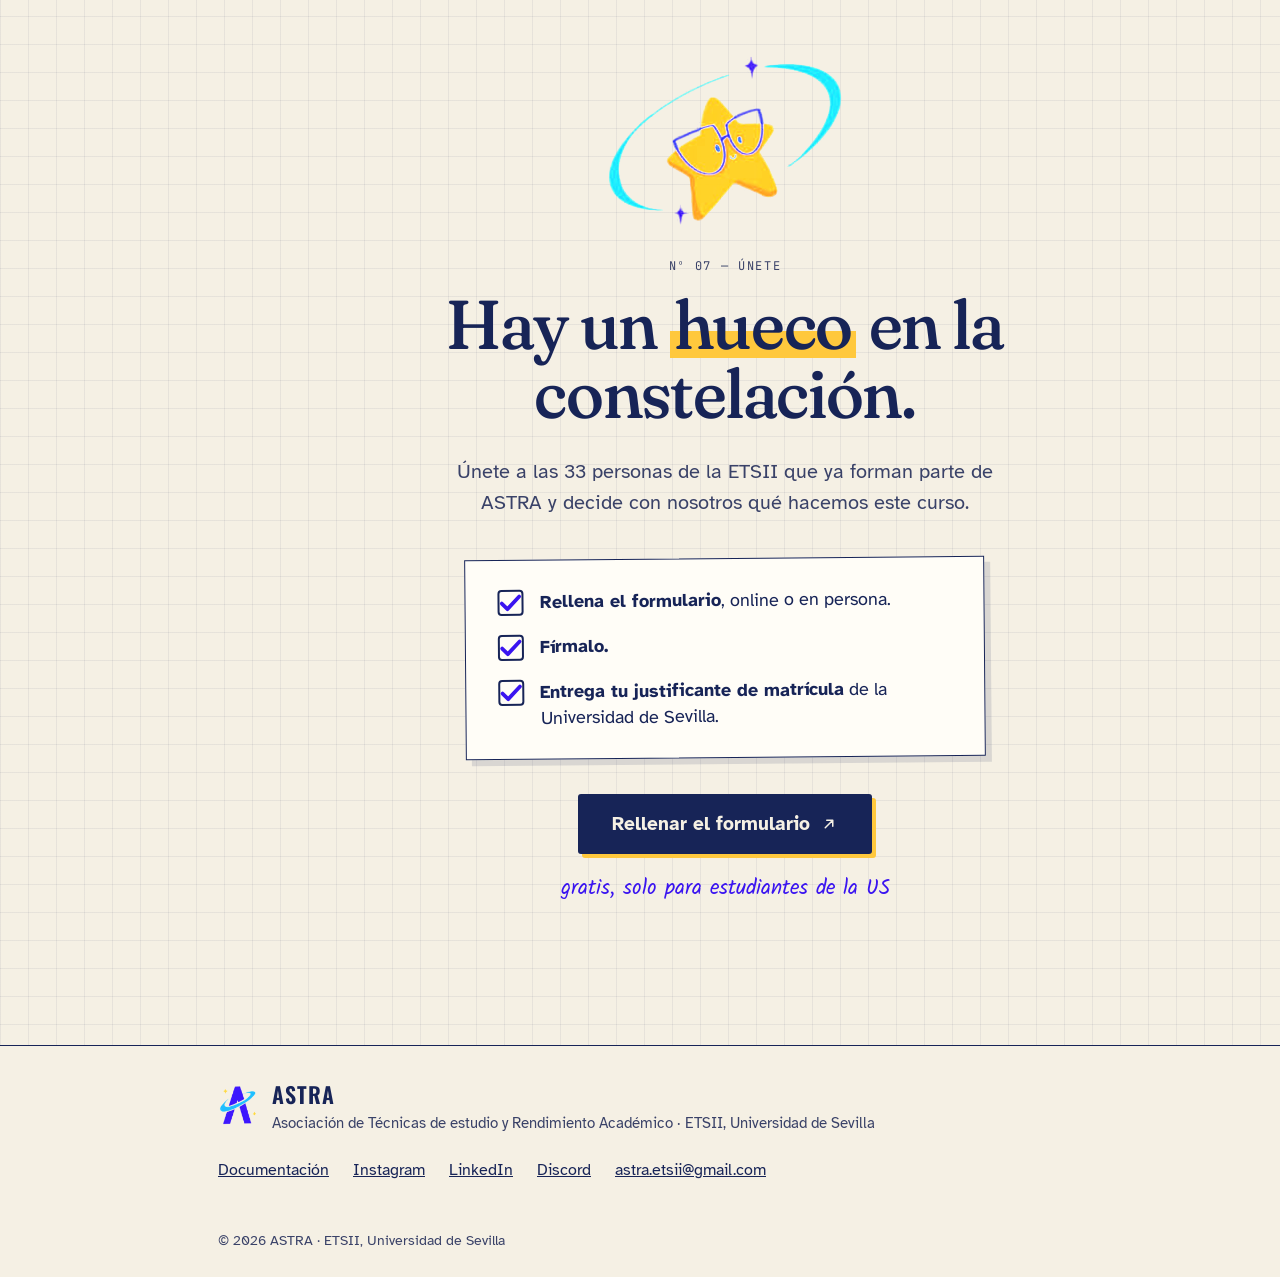
==== commit 800de200: "cambio de comentarios" ====
--- a/index.html
+++ b/index.html
@@ -266,14 +266,13 @@
 <!-- Documentación -->
 <section id="documentacion" class="wrap section" aria-labelledby="titular-documentacion">
 <p class="mono eyebrow">Documentación</p>
-<h2 class="serif h2" id="titular-documentacion">Las reglas, <span class="hl">a la vista.</span></h2>
-<p class="lede">Los documentos que rigen la asociación, abiertos para que cualquiera pueda consultarlos.</p>
+<h2 class="serif h2" id="titular-documentacion">Documentos <span class="hl">de la asociación.</span></h2>
+<p class="lede">Consulta los estatutos y la normativa interna de ASTRA.</p>
 <div class="docs-row">
 <div class="icard">
 <span class="tape"></span>
-<p class="mono">PDF · firmado</p>
 <h3 class="serif">Estatutos</h3>
-<p>Qué es ASTRA, cómo se organiza y cómo se toman las decisiones.</p>
+<p>Fines, organización y funcionamiento de la asociación.</p>
 <div class="actions">
 <a href="docs/estatutos-astra.pdf" class="btn-ink" target="_blank" rel="noopener">Leer estatutos</a>
 <a href="docs/estatutos-astra.pdf" class="btn-line" download>Descargar</a>
@@ -281,9 +280,8 @@
 </div>
 <div class="icard">
 <span class="tape"></span>
-<p class="mono">PDF</p>
 <h3 class="serif">Normativa interna</h3>
-<p>El reglamento de normativas internas que desarrolla el día a día de ASTRA.</p>
+<p>Reglamento de normativas internas de ASTRA.</p>
 <div class="actions">
 <a href="docs/normativa-interna-astra.pdf" class="btn-ink" target="_blank" rel="noopener">Leer normativa</a>
 <a href="docs/normativa-interna-astra.pdf" class="btn-line" download>Descargar</a>
